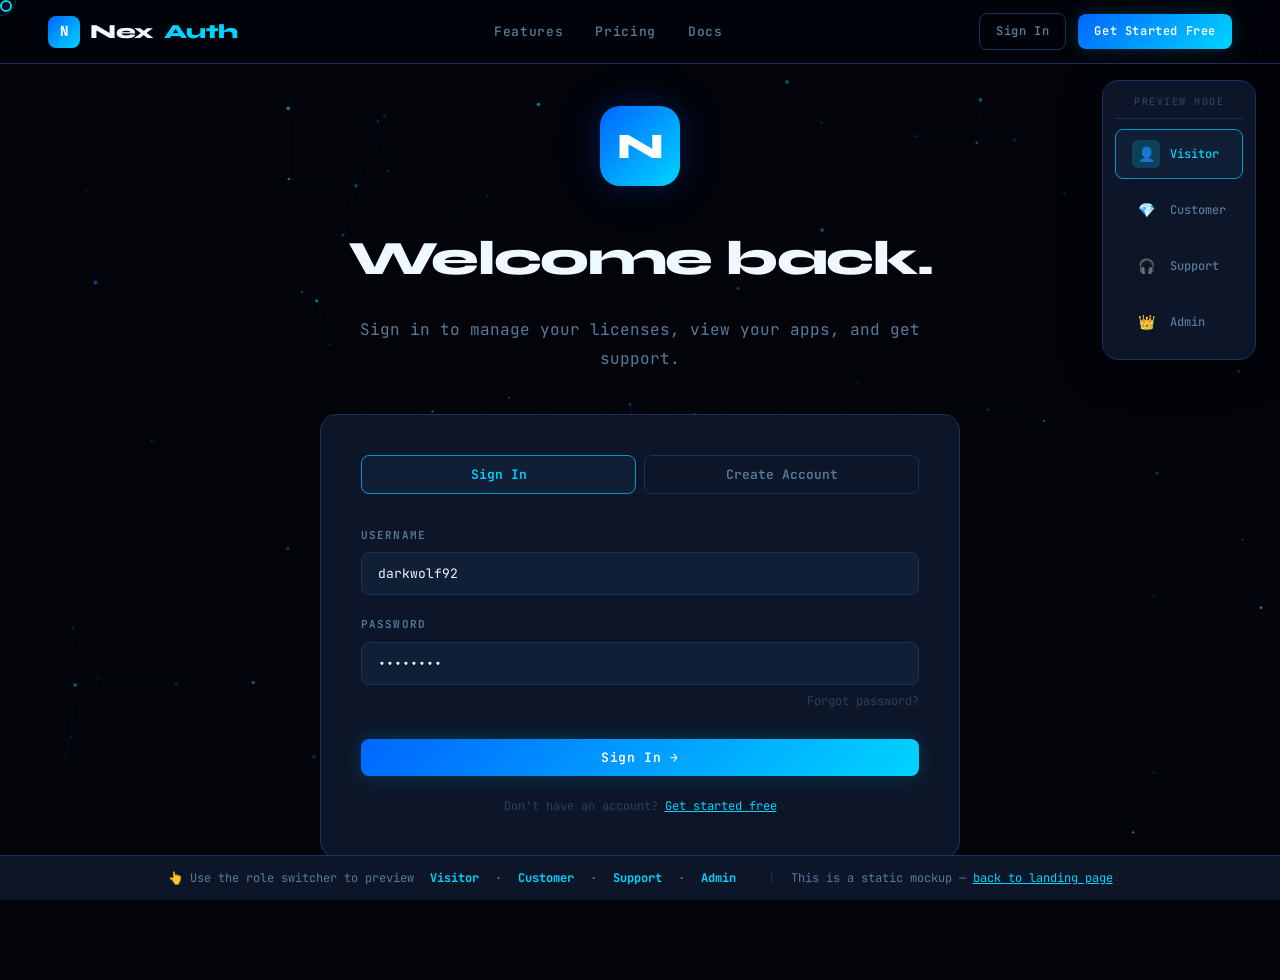
==== dashboard.html @ 7dd49016 "Init Commit" ====
<!DOCTYPE html>
<html lang="en">
<head>
  <meta charset="UTF-8">
  <meta name="viewport" content="width=device-width, initial-scale=1.0">
  <title>NexAuth — Dashboard Preview</title>
  <link rel="stylesheet" href="css/style.css">
  <link rel="stylesheet" href="css/dashboard.css">
  <style>
    body { padding-bottom: 80px; }

    /* ── Preview banner ────────────────────────────────── */
    .preview-banner {
      position: fixed;
      bottom: 0; left: 0; right: 0;
      background: var(--bg-panel);
      border-top: 1px solid var(--border);
      padding: 12px 24px;
      display: flex;
      align-items: center;
      justify-content: center;
      gap: 16px;
      z-index: 900;
      font-size: 12px;
      color: var(--text-dim);
    }
    .preview-banner strong { color: var(--cyan); }

    /* ── Visitor view ──────────────────────────────────── */
    .visitor-hero {
      min-height: 100vh;
      display: flex;
      align-items: center;
      justify-content: center;
      text-align: center;
      padding-top: 64px;
    }
    .visitor-inner { max-width: 640px; }
    .visitor-logo {
      width: 80px; height: 80px;
      background: linear-gradient(135deg, var(--electric), var(--cyan));
      border-radius: 20px;
      display: flex;
      align-items: center;
      justify-content: center;
      font-family: var(--font-display);
      font-size: 36px;
      font-weight: 900;
      color: white;
      margin: 0 auto 32px;
      box-shadow: var(--glow-electric);
    }
    .visitor-title {
      font-family: var(--font-display);
      font-size: 48px;
      font-weight: 800;
      color: var(--text-hi);
      letter-spacing: -0.03em;
      margin-bottom: 16px;
    }
    .visitor-sub { font-size: 16px; color: var(--text-dim); margin-bottom: 40px; line-height: 1.8; }
    .auth-form {
      background: var(--bg-panel);
      border: 1px solid var(--border);
      border-radius: var(--radius-lg);
      padding: 40px;
      text-align: left;
    }
    .form-tabs { display: flex; gap: 8px; margin-bottom: 32px; }
    .form-tab {
      flex: 1;
      padding: 10px;
      text-align: center;
      border-radius: var(--radius);
      border: 1px solid var(--border);
      background: transparent;
      color: var(--text-dim);
      font-family: var(--font-mono);
      font-size: 13px;
      font-weight: 600;
      cursor: pointer;
      transition: all 0.2s;
    }
    .form-tab.active {
      background: var(--bg-elevated);
      color: var(--cyan);
      border-color: var(--cyan-dim);
    }
    .form-group { margin-bottom: 20px; }
    .form-label {
      display: block;
      font-size: 11px;
      font-weight: 600;
      letter-spacing: 0.1em;
      text-transform: uppercase;
      color: var(--text-dim);
      margin-bottom: 8px;
    }
    .form-input {
      width: 100%;
      background: var(--bg-elevated);
      border: 1px solid var(--border);
      border-radius: var(--radius);
      padding: 12px 16px;
      color: var(--text-hi);
      font-family: var(--font-mono);
      font-size: 13px;
      outline: none;
      transition: border-color 0.2s;
    }
    .form-input:focus { border-color: var(--cyan-dim); }
    .form-input::placeholder { color: var(--text-muted); }
    .form-forgot {
      font-size: 12px;
      color: var(--text-muted);
      text-decoration: none;
      float: right;
      margin-top: -14px;
      margin-bottom: 20px;
      display: block;
    }
    .form-forgot:hover { color: var(--cyan); }

    /* ── Customer dashboard ────────────────────────────── */
    .customer-wrap { padding-top: 64px; }
    .app-card {
      background: var(--bg-panel);
      border: 1px solid var(--border);
      border-radius: var(--radius-lg);
      padding: 24px;
      transition: all 0.3s;
    }
    .app-card:hover { border-color: var(--border-bright); transform: translateY(-2px); }
    .app-icon {
      width: 52px; height: 52px;
      border-radius: 12px;
      display: flex;
      align-items: center;
      justify-content: center;
      font-size: 24px;
      margin-bottom: 16px;
    }
    .app-name { font-family: var(--font-display); font-size: 16px; font-weight: 700; color: var(--text-hi); margin-bottom: 4px; }
    .app-meta { font-size: 12px; color: var(--text-muted); margin-bottom: 16px; }
    .license-box {
      background: var(--bg-void);
      border: 1px solid var(--border);
      border-radius: var(--radius);
      padding: 14px 16px;
      margin-bottom: 16px;
    }
    .license-label { font-size: 10px; font-weight: 600; letter-spacing: 0.1em; text-transform: uppercase; color: var(--text-muted); margin-bottom: 6px; }
    .license-key { font-family: var(--font-mono); font-size: 13px; color: var(--cyan); letter-spacing: 0.05em; }
    .hwid-status { display: flex; align-items: center; gap: 8px; font-size: 12px; }

    /* ── Support dashboard ─────────────────────────────── */
    .support-wrap { padding-top: 64px; }
    .support-sidebar-stat {
      background: var(--bg-elevated);
      border-radius: var(--radius);
      padding: 14px 16px;
      margin-bottom: 10px;
      display: flex;
      justify-content: space-between;
      align-items: center;
    }
    .support-stat-label { font-size: 12px; color: var(--text-dim); }
    .support-stat-value { font-family: var(--font-display); font-size: 20px; font-weight: 800; color: var(--text-hi); }
  </style>
</head>
<body>
  <div id="cursor"></div>
  <div id="cursor-trail"></div>
  <canvas id="bg-canvas"></canvas>

  <!-- ── Role Switcher ─────────────────────────────────── -->
  <div class="role-switcher">
    <div class="role-switcher-label">Preview Mode</div>
    <button class="role-btn" id="btn-visitor" onclick="switchRole('visitor')">
      <div class="role-icon">👤</div>
      Visitor
    </button>
    <button class="role-btn" id="btn-customer" onclick="switchRole('customer')">
      <div class="role-icon">💎</div>
      Customer
    </button>
    <button class="role-btn" id="btn-support" onclick="switchRole('support')">
      <div class="role-icon">🎧</div>
      Support
    </button>
    <button class="role-btn" id="btn-admin" onclick="switchRole('admin')">
      <div class="role-icon">👑</div>
      Admin
    </button>
  </div>

  <!-- ══════════════════════════════════════════════════════
       VISITOR VIEW
  ══════════════════════════════════════════════════════ -->
  <div class="dashboard-view" id="view-visitor">
    <nav>
      <a href="index.html" class="nav-logo">
        <div class="logo-mark">N</div>
        Nex<span class="accent">Auth</span>
      </a>
      <ul class="nav-links">
        <li><a href="index.html#features">Features</a></li>
        <li><a href="index.html#pricing">Pricing</a></li>
        <li><a href="docs.html">Docs</a></li>
      </ul>
      <div class="nav-cta">
        <a href="#" class="btn btn-ghost btn-sm" onclick="switchRole('customer');return false">Sign In</a>
        <a href="#" class="btn btn-primary btn-sm" onclick="switchRole('customer');return false">Get Started Free</a>
      </div>
    </nav>

    <div class="grid-overlay" style="position:fixed;z-index:0;opacity:0.04"></div>

    <section class="visitor-hero">
      <div class="visitor-inner animate-up">
        <div class="visitor-logo">N</div>
        <h1 class="visitor-title">Welcome back.</h1>
        <p class="visitor-sub">Sign in to manage your licenses, view your apps, and get support.</p>

        <div class="auth-form">
          <div class="form-tabs">
            <button class="form-tab active">Sign In</button>
            <button class="form-tab">Create Account</button>
          </div>
          <div class="form-group">
            <label class="form-label">Username</label>
            <input type="text" class="form-input" placeholder="your_username" value="darkwolf92">
          </div>
          <div class="form-group">
            <label class="form-label">Password</label>
            <input type="password" class="form-input" placeholder="••••••••" value="password">
          </div>
          <a href="#" class="form-forgot">Forgot password?</a>
          <button class="btn btn-primary w-full" style="justify-content:center;margin-top:8px" onclick="switchRole('customer')">
            Sign In →
          </button>
          <p style="text-align:center;font-size:12px;color:var(--text-muted);margin-top:20px">
            Don't have an account? <a href="#" style="color:var(--cyan)">Get started free</a>
          </p>
        </div>
      </div>
    </section>
  </div>

  <!-- ══════════════════════════════════════════════════════
       CUSTOMER VIEW
  ══════════════════════════════════════════════════════ -->
  <div class="dashboard-view" id="view-customer">
    <nav>
      <a href="index.html" class="nav-logo">
        <div class="logo-mark">N</div>
        Nex<span class="accent">Auth</span>
      </a>
      <ul class="nav-links">
        <li><a href="#">My Apps</a></li>
        <li><a href="#">Billing</a></li>
        <li><a href="docs.html">Docs</a></li>
        <li><a href="#" onclick="switchRole('support');return false">Support</a></li>
      </ul>
      <div class="nav-cta">
        <div style="display:flex;align-items:center;gap:8px;background:var(--bg-elevated);border:1px solid var(--border);border-radius:8px;padding:6px 12px;cursor:pointer">
          <span style="font-size:16px">💎</span>
          <div>
            <div style="font-size:12px;font-weight:700;color:var(--text-hi)">darkwolf92</div>
            <div style="font-size:10px;color:var(--cyan)">PREMIUM</div>
          </div>
        </div>
        <button class="btn btn-ghost btn-sm" onclick="switchRole('visitor')">Sign Out</button>
      </div>
    </nav>

    <div class="customer-wrap">
      <div class="container">
        <div class="dash-header">
          <div class="dash-header-inner">
            <div>
              <div class="dash-greeting">WELCOME BACK</div>
              <div class="dash-title">My Dashboard</div>
              <div class="dash-sub">Manage your licenses and applications</div>
            </div>
            <div class="flex gap-12">
              <button class="btn btn-ghost" onclick="switchRole('support')">🎧 Open Support Ticket</button>
              <button class="btn btn-primary">+ Add App</button>
            </div>
          </div>
        </div>

        <!-- Account summary -->
        <div style="display:grid;grid-template-columns:1fr 2fr;gap:24px;margin-bottom:32px">
          <div class="dash-panel">
            <div class="dash-panel-header">
              <div class="dash-panel-title">Account Status</div>
              <span class="tag tag-cyan">💎 PREMIUM</span>
            </div>
            <div class="dash-panel-body">
              <div style="text-align:center;padding:20px 0">
                <div style="width:72px;height:72px;background:linear-gradient(135deg,var(--electric),var(--cyan));border-radius:18px;display:flex;align-items:center;justify-content:center;font-family:var(--font-display);font-size:30px;font-weight:900;color:white;margin:0 auto 16px;box-shadow:var(--glow-cyan)">D</div>
                <div style="font-family:var(--font-display);font-size:20px;font-weight:700;color:var(--text-hi);margin-bottom:4px">darkwolf92</div>
                <div style="font-size:12px;color:var(--text-muted)">darkwolf92@email.com</div>
              </div>
              <div style="border-top:1px solid var(--border);padding-top:16px">
                <div style="display:flex;justify-content:space-between;font-size:12px;margin-bottom:8px">
                  <span style="color:var(--text-dim)">Member since</span>
                  <span style="color:var(--text-hi)">Jan 2025</span>
                </div>
                <div style="display:flex;justify-content:space-between;font-size:12px;margin-bottom:8px">
                  <span style="color:var(--text-dim)">Active licenses</span>
                  <span style="color:var(--text-hi)">3</span>
                </div>
                <div style="display:flex;justify-content:space-between;font-size:12px">
                  <span style="color:var(--text-dim)">Last login</span>
                  <span style="color:var(--text-hi)">Just now</span>
                </div>
              </div>
              <button class="btn btn-ghost w-full" style="justify-content:center;margin-top:16px">Edit Profile</button>
            </div>
          </div>

          <div class="dash-panel">
            <div class="dash-panel-header">
              <div class="dash-panel-title">My Apps &amp; Licenses</div>
              <span style="font-size:12px;color:var(--text-muted)">3 active</span>
            </div>
            <div class="dash-panel-body" style="display:grid;grid-template-columns:1fr 1fr;gap:16px;padding:20px">
              <div class="app-card">
                <div class="app-icon" style="background:#0066ff20">🔒</div>
                <div class="app-name">ScriptGuard Pro</div>
                <div class="app-meta">by DevStudio · v2.4.1</div>
                <div class="license-box">
                  <div class="license-label">License Key</div>
                  <div class="license-key">SGRP-X8K2-9FMN-4T71</div>
                </div>
                <div class="hwid-status">
                  <div class="status-dot"></div>
                  <span style="color:var(--green);font-size:12px">HWID Locked · This PC</span>
                </div>
                <div style="margin-top:12px">
                  <span class="tag tag-cyan">💎 PREMIUM</span>
                </div>
              </div>

              <div class="app-card">
                <div class="app-icon" style="background:#00ff8820">🎮</div>
                <div class="app-name">GameLauncher v2</div>
                <div class="app-meta">by IndieStudio · v1.8.0</div>
                <div class="license-box">
                  <div class="license-label">License Key</div>
                  <div class="license-key">GL2-4KMR-7PQN-3X09</div>
                </div>
                <div class="hwid-status">
                  <div class="status-dot"></div>
                  <span style="color:var(--green);font-size:12px">HWID Locked · This PC</span>
                </div>
                <div style="margin-top:12px">
                  <span class="tag tag-amber">⏱️ TRIAL · 6d left</span>
                </div>
              </div>
            </div>
          </div>
        </div>

        <!-- Recent activity -->
        <div class="dash-panel">
          <div class="dash-panel-header">
            <div class="dash-panel-title">Recent Activity</div>
            <span style="font-size:12px;color:var(--text-muted)">Last 7 days</span>
          </div>
          <div class="dash-panel-body" style="padding:8px 24px">
            <div class="activity-item">
              <div class="activity-icon login">🔑</div>
              <div class="activity-meta">
                <div class="activity-text">Logged in — HWID verified on <strong>ScriptGuard Pro</strong></div>
                <div class="activity-time">Just now · 192.168.1.1</div>
              </div>
            </div>
            <div class="activity-item">
              <div class="activity-icon ticket">🎫</div>
              <div class="activity-meta">
                <div class="activity-text">Support ticket <strong>TKT-0041</strong> resolved — HWID reset completed</div>
                <div class="activity-time">2 hours ago</div>
              </div>
            </div>
            <div class="activity-item">
              <div class="activity-icon upgrade">💎</div>
              <div class="activity-meta">
                <div class="activity-text">Trial started on <strong>GameLauncher v2</strong> — 7 days</div>
                <div class="activity-time">1 day ago</div>
              </div>
            </div>
          </div>
        </div>
      </div>
    </div>
  </div>

  <!-- ══════════════════════════════════════════════════════
       SUPPORT VIEW  (tickets)
  ══════════════════════════════════════════════════════ -->
  <div class="dashboard-view" id="view-support">
    <nav>
      <a href="index.html" class="nav-logo">
        <div class="logo-mark">N</div>
        Nex<span class="accent">Auth</span>
      </a>
      <ul class="nav-links">
        <li><a href="#" style="color:var(--cyan)">Support Queue</a></li>
        <li><a href="#" onclick="switchRole('admin');return false">Admin Panel</a></li>
        <li><a href="docs.html">Docs</a></li>
      </ul>
      <div class="nav-cta">
        <div style="display:flex;align-items:center;gap:8px;background:var(--bg-elevated);border:1px solid var(--border);border-radius:8px;padding:6px 12px">
          <span style="font-size:16px">🎧</span>
          <div>
            <div style="font-size:12px;font-weight:700;color:var(--text-hi)">NexAuth Support</div>
            <div style="font-size:10px;color:var(--amber)">STAFF</div>
          </div>
        </div>
      </div>
    </nav>

    <div class="support-wrap">
      <div style="padding:100px 0 0;margin-bottom:24px">
        <div class="container">
          <div style="display:flex;justify-content:space-between;align-items:flex-end">
            <div>
              <div class="section-eyebrow">Support Queue</div>
              <h1 style="font-family:var(--font-display);font-size:32px;font-weight:800;color:var(--text-hi);letter-spacing:-0.02em">
                Support Tickets
              </h1>
            </div>
            <div class="flex gap-12">
              <div class="support-sidebar-stat" style="margin:0">
                <div>
                  <div class="support-stat-label">Open</div>
                  <div class="support-stat-value text-cyan">1</div>
                </div>
              </div>
              <div class="support-sidebar-stat" style="margin:0">
                <div>
                  <div class="support-stat-label">Pending</div>
                  <div class="support-stat-value text-amber">1</div>
                </div>
              </div>
              <div class="support-sidebar-stat" style="margin:0">
                <div>
                  <div class="support-stat-label">Resolved</div>
                  <div class="support-stat-value text-green">2</div>
                </div>
              </div>
            </div>
          </div>
        </div>
      </div>

      <div class="container" style="padding-bottom:80px">
        <div class="ticket-layout">
          <div class="ticket-sidebar">
            <div class="ticket-sidebar-header">
              <div class="dash-panel-title">All Tickets</div>
              <button class="btn btn-primary btn-sm">+ New</button>
            </div>
            <div class="ticket-search">
              <input type="text" placeholder="Search tickets...">
            </div>
            <div class="ticket-list"></div>
          </div>
          <div class="ticket-detail">
            <div class="ticket-detail-header"></div>
            <div class="ticket-messages"></div>
            <div class="ticket-reply">
              <textarea placeholder="Type your reply... (Ctrl+Enter to send)"></textarea>
              <div class="ticket-reply-actions">
                <div class="flex gap-8">
                  <button class="btn btn-ghost btn-sm">📎 Attach</button>
                  <button class="btn btn-ghost btn-sm">Mark Pending</button>
                  <button class="btn btn-green btn-sm">✓ Resolve</button>
                </div>
                <button class="btn btn-primary">Send Reply →</button>
              </div>
            </div>
          </div>
        </div>
      </div>
    </div>
  </div>

  <!-- ══════════════════════════════════════════════════════
       ADMIN VIEW
  ══════════════════════════════════════════════════════ -->
  <div class="dashboard-view" id="view-admin">
    <nav>
      <a href="index.html" class="nav-logo">
        <div class="logo-mark">N</div>
        Nex<span class="accent">Auth</span>
      </a>
      <ul class="nav-links">
        <li><a href="#" style="color:var(--cyan)">Admin</a></li>
        <li><a href="#" onclick="switchRole('support');return false">Support</a></li>
        <li><a href="docs.html">Docs</a></li>
      </ul>
      <div class="nav-cta">
        <div style="display:flex;align-items:center;gap:8px;background:var(--bg-elevated);border:1px solid #ffaa0040;border-radius:8px;padding:6px 12px">
          <span style="font-size:16px">👑</span>
          <div>
            <div style="font-size:12px;font-weight:700;color:var(--text-hi)">Damien428</div>
            <div style="font-size:10px;color:var(--amber)">ADMIN</div>
          </div>
        </div>
      </div>
    </nav>

    <div style="padding-top:64px">
      <div class="container">
        <div class="dash-header">
          <div class="dash-header-inner">
            <div>
              <div class="dash-greeting">ADMIN PANEL</div>
              <div class="dash-title">Overview</div>
              <div class="dash-sub">Platform health and user management</div>
            </div>
            <div class="flex gap-8" style="align-items:center">
              <div class="status-dot"></div>
              <span style="font-size:12px;color:var(--text-muted)">All systems operational</span>
            </div>
          </div>
        </div>

        <!-- Stats -->
        <div class="stats-grid">
          <div class="stat-card cyan">
            <div class="stat-label">Total Users</div>
            <div class="stat-value" data-count="2840">0</div>
            <div class="stat-change up">↑ +24 this week</div>
          </div>
          <div class="stat-card electric">
            <div class="stat-label">Premium Users</div>
            <div class="stat-value" data-count="847">0</div>
            <div class="stat-change up">↑ +8 this week</div>
          </div>
          <div class="stat-card green">
            <div class="stat-label">Active Trials</div>
            <div class="stat-value" data-count="163">0</div>
            <div class="stat-change up">↑ +12 this week</div>
          </div>
          <div class="stat-card amber">
            <div class="stat-label">Open Tickets</div>
            <div class="stat-value" data-count="4">0</div>
            <div class="stat-change down">↓ -2 from yesterday</div>
          </div>
        </div>

        <!-- Charts + Activity -->
        <div class="dash-grid">
          <div class="dash-panel">
            <div class="dash-panel-header">
              <div class="dash-panel-title">New Registrations — Last 14 Days</div>
              <span class="tag tag-green">↑ +18%</span>
            </div>
            <div class="dash-panel-body">
              <div class="chart-bar-group" style="height:120px;margin-bottom:8px">
                <div class="chart-bar" style="height:40%"></div>
                <div class="chart-bar" style="height:55%"></div>
                <div class="chart-bar" style="height:35%"></div>
                <div class="chart-bar" style="height:70%"></div>
                <div class="chart-bar" style="height:48%"></div>
                <div class="chart-bar" style="height:60%"></div>
                <div class="chart-bar" style="height:80%"></div>
                <div class="chart-bar" style="height:65%"></div>
                <div class="chart-bar" style="height:90%"></div>
                <div class="chart-bar" style="height:75%"></div>
                <div class="chart-bar" style="height:85%"></div>
                <div class="chart-bar" style="height:95%"></div>
                <div class="chart-bar" style="height:88%"></div>
                <div class="chart-bar" style="height:100%;background:linear-gradient(180deg,var(--cyan),var(--electric));opacity:1"></div>
              </div>
              <div style="display:grid;grid-template-columns:repeat(3,1fr);gap:16px;margin-top:24px;padding-top:24px;border-top:1px solid var(--border)">
                <div>
                  <div class="stat-label">Free</div>
                  <div style="font-family:var(--font-display);font-size:22px;font-weight:700;color:var(--text-hi)" data-count="1993">0</div>
                  <div class="progress-bar"><div class="progress-fill" data-width="70%" style="width:0"></div></div>
                </div>
                <div>
                  <div class="stat-label">Premium</div>
                  <div style="font-family:var(--font-display);font-size:22px;font-weight:700;color:var(--cyan)" data-count="847">0</div>
                  <div class="progress-bar"><div class="progress-fill" data-width="30%" style="width:0;background:linear-gradient(90deg,var(--cyan-dim),var(--cyan))"></div></div>
                </div>
                <div>
                  <div class="stat-label">Admin</div>
                  <div style="font-family:var(--font-display);font-size:22px;font-weight:700;color:var(--amber)" data-count="3">0</div>
                  <div class="progress-bar"><div class="progress-fill" data-width="2%" style="width:0;background:linear-gradient(90deg,var(--amber),#ffdd44)"></div></div>
                </div>
              </div>
            </div>
          </div>

          <div class="dash-panel">
            <div class="dash-panel-header">
              <div class="dash-panel-title">Recent Activity</div>
            </div>
            <div class="dash-panel-body" style="padding:8px 20px">
              <div class="activity-item">
                <div class="activity-icon upgrade">💎</div>
                <div class="activity-meta">
                  <div class="activity-text"><strong>velocity_dev</strong> upgraded to premium</div>
                  <div class="activity-time">4 min ago</div>
                </div>
              </div>
              <div class="activity-item">
                <div class="activity-icon login">🔑</div>
                <div class="activity-meta">
                  <div class="activity-text"><strong>codebreaker_x</strong> logged in</div>
                  <div class="activity-time">12 min ago</div>
                </div>
              </div>
              <div class="activity-item">
                <div class="activity-icon ticket">🎫</div>
                <div class="activity-meta">
                  <div class="activity-text">New ticket from <strong>darkwolf92</strong></div>
                  <div class="activity-time">2 hours ago</div>
                </div>
              </div>
              <div class="activity-item">
                <div class="activity-icon upgrade">⏱️</div>
                <div class="activity-meta">
                  <div class="activity-text">Trial granted to <strong>indie_launcher</strong></div>
                  <div class="activity-time">3 hours ago</div>
                </div>
              </div>
              <div class="activity-item">
                <div class="activity-icon ban">🔴</div>
                <div class="activity-meta">
                  <div class="activity-text"><strong>spamuser99</strong> banned · TOS violation</div>
                  <div class="activity-time">Yesterday</div>
                </div>
              </div>
            </div>
          </div>
        </div>

        <!-- Recent users table -->
        <div class="dash-panel" style="margin-bottom:32px">
          <div class="dash-panel-header">
            <div class="dash-panel-title">Recent Users</div>
            <div class="flex gap-8">
              <button class="btn btn-ghost btn-sm">Export CSV</button>
              <button class="btn btn-primary btn-sm" onclick="switchRole('support')">View All →</button>
            </div>
          </div>
          <table class="dash-table">
            <thead>
              <tr>
                <th>User</th>
                <th>Tier</th>
                <th>Status</th>
                <th>Trial</th>
                <th>Joined</th>
                <th>Actions</th>
              </tr>
            </thead>
            <tbody>
              <tr>
                <td>
                  <div class="user-row" style="padding:0;border:none">
                    <div class="user-avatar">D</div>
                    <div class="user-info">
                      <div class="user-name">darkwolf92</div>
                      <div class="user-email">darkwolf92@email.com</div>
                    </div>
                  </div>
                </td>
                <td><span class="tag tag-cyan">💎 PREMIUM</span></td>
                <td><span class="tag tag-green">ACTIVE</span></td>
                <td><span class="text-dim">—</span></td>
                <td class="text-dim">Jan 14, 2025</td>
                <td><button class="btn btn-ghost btn-sm">Profile</button></td>
              </tr>
              <tr>
                <td>
                  <div class="user-row" style="padding:0;border:none">
                    <div class="user-avatar" style="background:var(--bg-elevated);color:var(--amber)">V</div>
                    <div class="user-info">
                      <div class="user-name">velocity_dev</div>
                      <div class="user-email">dev@velocitystudio.io</div>
                    </div>
                  </div>
                </td>
                <td><span class="tag tag-cyan">💎 PREMIUM</span></td>
                <td><span class="tag tag-green">ACTIVE</span></td>
                <td><span class="tag tag-amber">14d trial</span></td>
                <td class="text-dim">Mar 12, 2025</td>
                <td><button class="btn btn-ghost btn-sm">Profile</button></td>
              </tr>
              <tr>
                <td>
                  <div class="user-row" style="padding:0;border:none">
                    <div class="user-avatar" style="background:var(--bg-elevated);color:var(--electric)">C</div>
                    <div class="user-info">
                      <div class="user-name">codebreaker_x</div>
                      <div class="user-email">x@codebreaker.dev</div>
                    </div>
                  </div>
                </td>
                <td><span class="tag tag-dim">🎮 FREE</span></td>
                <td><span class="tag tag-green">ACTIVE</span></td>
                <td><span class="text-dim">—</span></td>
                <td class="text-dim">Feb 28, 2025</td>
                <td><button class="btn btn-ghost btn-sm">Profile</button></td>
              </tr>
              <tr>
                <td>
                  <div class="user-row" style="padding:0;border:none">
                    <div class="user-avatar" style="background:#ff335515;color:var(--red)">S</div>
                    <div class="user-info">
                      <div class="user-name">spamuser99</div>
                      <div class="user-email">—</div>
                    </div>
                  </div>
                </td>
                <td><span class="tag tag-dim">🎮 FREE</span></td>
                <td><span class="tag tag-red">BANNED</span></td>
                <td><span class="text-dim">—</span></td>
                <td class="text-dim">Mar 15, 2025</td>
                <td><button class="btn btn-ghost btn-sm">Profile</button></td>
              </tr>
            </tbody>
          </table>
        </div>

        <!-- Notifications -->
        <div class="dash-panel">
          <div class="dash-panel-header">
            <div class="dash-panel-title">🔔 Pending Notifications</div>
            <span class="tag tag-amber">2 unresolved</span>
          </div>
          <div class="dash-panel-body" style="padding:8px 24px">
            <div class="activity-item">
              <div class="activity-icon ticket" style="background:#ffaa0015;font-size:20px">🔑</div>
              <div class="activity-meta" style="flex:1">
                <div class="activity-text"><strong>darkwolf92</strong> requested a password reset</div>
                <div class="activity-time">2 hours ago · Email: darkwolf92@email.com</div>
              </div>
              <div class="flex gap-8">
                <button class="btn btn-green btn-sm">Issue Code</button>
                <button class="btn btn-red btn-sm">Deny</button>
              </div>
            </div>
            <div class="activity-item">
              <div class="activity-icon ticket" style="font-size:20px">📝</div>
              <div class="activity-meta" style="flex:1">
                <div class="activity-text"><strong>velocity_dev</strong> requested trial extension</div>
                <div class="activity-time">5 hours ago · Current trial: 1d remaining</div>
              </div>
              <div class="flex gap-8">
                <button class="btn btn-green btn-sm">Extend Trial</button>
                <button class="btn btn-red btn-sm">Deny</button>
              </div>
            </div>
          </div>
        </div>
      </div>
    </div>
  </div>

  <!-- ── Preview Banner ─────────────────────────────────── -->
  <div class="preview-banner">
    <span>👆 Use the role switcher to preview</span>
    <strong>Visitor</strong> · <strong>Customer</strong> · <strong>Support</strong> · <strong>Admin</strong>
    <span style="margin-left:16px;color:var(--border)">|</span>
    <span>This is a static mockup — <a href="index.html" style="color:var(--cyan)">back to landing page</a></span>
  </div>

  <script src="js/main.js"></script>
  <script src="js/dashboard.js"></script>
</body>
</html>
---- css/style.css ----
/* ═══════════════════════════════════════════════════════
   NexAuth  —  Global Styles
   Aesthetic: Dark technical premium / cyberpunk minimal
═══════════════════════════════════════════════════════ */

@import url('https://fonts.googleapis.com/css2?family=Syne:wght@400;500;600;700;800&family=JetBrains+Mono:wght@300;400;500;600&family=Fraunces:ital,wght@0,300;0,400;1,300;1,400&display=swap');

/* ── Variables ─────────────────────────────────────── */
:root {
  --bg-void:      #02040a;
  --bg-deep:      #050b18;
  --bg-dark:      #080f1f;
  --bg-panel:     #0c1628;
  --bg-elevated:  #101e36;
  --bg-surface:   #142240;

  --border:       #1a3060;
  --border-bright:#2a4880;
  --border-glow:  #0066ff40;

  --cyan:         #00d4ff;
  --cyan-dim:     #0099cc;
  --cyan-glow:    #00d4ff30;
  --electric:     #0066ff;
  --electric-dim: #0044cc;
  --green:        #00ff88;
  --green-dim:    #00cc66;
  --amber:        #ffaa00;
  --red:          #ff3355;

  --text-hi:      #f0f8ff;
  --text:         #b8d4f0;
  --text-dim:     #5a7a9a;
  --text-muted:   #2a4060;

  --font-display: 'Syne', sans-serif;
  --font-mono:    'JetBrains Mono', monospace;
  --font-serif:   'Fraunces', serif;

  --radius:       8px;
  --radius-lg:    16px;
  --glow-cyan:    0 0 30px #00d4ff30, 0 0 60px #00d4ff15;
  --glow-electric:0 0 30px #0066ff30, 0 0 60px #0066ff15;
}

/* ── Reset ─────────────────────────────────────────── */
*, *::before, *::after { box-sizing: border-box; margin: 0; padding: 0; }
html { scroll-behavior: smooth; }

body {
  background: var(--bg-void);
  color: var(--text);
  font-family: var(--font-mono);
  font-size: 14px;
  line-height: 1.7;
  overflow-x: hidden;
  cursor: none;
}

/* ── Custom cursor ─────────────────────────────────── */
#cursor {
  width: 12px; height: 12px;
  border: 2px solid var(--cyan);
  border-radius: 50%;
  position: fixed;
  pointer-events: none;
  z-index: 99999;
  transition: transform 0.1s, border-color 0.2s;
  mix-blend-mode: screen;
}
#cursor-trail {
  width: 32px; height: 32px;
  border: 1px solid var(--cyan-dim);
  border-radius: 50%;
  position: fixed;
  pointer-events: none;
  z-index: 99998;
  opacity: 0.4;
  transition: all 0.15s ease;
}
body:hover #cursor { transform: scale(1); }
a:hover ~ #cursor, button:hover ~ #cursor { transform: scale(2); }

/* ── Scrollbar ─────────────────────────────────────── */
::-webkit-scrollbar { width: 6px; }
::-webkit-scrollbar-track { background: var(--bg-deep); }
::-webkit-scrollbar-thumb { background: var(--border); border-radius: 3px; }
::-webkit-scrollbar-thumb:hover { background: var(--border-bright); }

/* ── Canvas background ─────────────────────────────── */
#bg-canvas {
  position: fixed;
  top: 0; left: 0;
  width: 100%; height: 100%;
  z-index: 0;
  pointer-events: none;
}

/* ── Nav ────────────────────────────────────────────── */
nav {
  position: fixed;
  top: 0; left: 0; right: 0;
  z-index: 1000;
  padding: 0 48px;
  height: 64px;
  display: flex;
  align-items: center;
  justify-content: space-between;
  background: #02040acc;
  backdrop-filter: blur(20px);
  border-bottom: 1px solid var(--border);
}

.nav-logo {
  font-family: var(--font-display);
  font-size: 20px;
  font-weight: 800;
  color: var(--text-hi);
  text-decoration: none;
  display: flex;
  align-items: center;
  gap: 10px;
  letter-spacing: -0.5px;
}
.nav-logo .logo-mark {
  width: 32px; height: 32px;
  background: linear-gradient(135deg, var(--electric), var(--cyan));
  border-radius: 8px;
  display: flex;
  align-items: center;
  justify-content: center;
  font-size: 14px;
  font-weight: 900;
  color: white;
  font-family: var(--font-mono);
}
.nav-logo span.accent { color: var(--cyan); }

.nav-links {
  display: flex;
  align-items: center;
  gap: 32px;
  list-style: none;
}
.nav-links a {
  color: var(--text-dim);
  text-decoration: none;
  font-size: 13px;
  font-weight: 500;
  letter-spacing: 0.05em;
  transition: color 0.2s;
  position: relative;
}
.nav-links a::after {
  content: '';
  position: absolute;
  bottom: -4px; left: 0;
  width: 0; height: 1px;
  background: var(--cyan);
  transition: width 0.3s;
}
.nav-links a:hover { color: var(--cyan); }
.nav-links a:hover::after { width: 100%; }

.nav-cta {
  display: flex;
  align-items: center;
  gap: 12px;
}

/* ── Buttons ────────────────────────────────────────── */
.btn {
  display: inline-flex;
  align-items: center;
  gap: 8px;
  padding: 10px 22px;
  border-radius: var(--radius);
  font-family: var(--font-mono);
  font-size: 13px;
  font-weight: 600;
  letter-spacing: 0.05em;
  text-decoration: none;
  border: none;
  cursor: pointer;
  transition: all 0.2s;
  position: relative;
  overflow: hidden;
}
.btn::before {
  content: '';
  position: absolute;
  top: 0; left: -100%;
  width: 100%; height: 100%;
  background: linear-gradient(90deg, transparent, #ffffff15, transparent);
  transition: left 0.4s;
}
.btn:hover::before { left: 100%; }

.btn-ghost {
  background: transparent;
  color: var(--text-dim);
  border: 1px solid var(--border);
}
.btn-ghost:hover {
  color: var(--text-hi);
  border-color: var(--border-bright);
  background: var(--bg-elevated);
}

.btn-primary {
  background: linear-gradient(135deg, var(--electric), var(--cyan));
  color: white;
  box-shadow: 0 0 20px var(--cyan-glow);
}
.btn-primary:hover {
  transform: translateY(-1px);
  box-shadow: var(--glow-cyan);
}

.btn-outline {
  background: transparent;
  color: var(--cyan);
  border: 1px solid var(--cyan);
}
.btn-outline:hover {
  background: var(--cyan-glow);
  box-shadow: var(--glow-cyan);
}

.btn-sm { padding: 7px 16px; font-size: 12px; }
.btn-lg { padding: 14px 32px; font-size: 15px; }

.btn-green {
  background: linear-gradient(135deg, #00aa55, var(--green));
  color: #001a0d;
  font-weight: 700;
}
.btn-green:hover { transform: translateY(-1px); box-shadow: 0 0 20px #00ff8830; }

.btn-red {
  background: transparent;
  color: var(--red);
  border: 1px solid var(--red);
}
.btn-red:hover { background: #ff335520; }

/* ── Section layout ────────────────────────────────── */
section {
  position: relative;
  z-index: 1;
}

.container {
  max-width: 1200px;
  margin: 0 auto;
  padding: 0 48px;
}

/* ── Grid pattern overlay ──────────────────────────── */
.grid-overlay {
  position: absolute;
  inset: 0;
  background-image:
    linear-gradient(var(--border) 1px, transparent 1px),
    linear-gradient(90deg, var(--border) 1px, transparent 1px);
  background-size: 60px 60px;
  opacity: 0.08;
  pointer-events: none;
}

/* ── Tags / badges ─────────────────────────────────── */
.tag {
  display: inline-flex;
  align-items: center;
  gap: 6px;
  padding: 4px 12px;
  border-radius: 100px;
  font-size: 11px;
  font-weight: 600;
  letter-spacing: 0.1em;
  text-transform: uppercase;
}
.tag-cyan { background: var(--cyan-glow); color: var(--cyan); border: 1px solid #00d4ff40; }
.tag-green { background: #00ff8820; color: var(--green); border: 1px solid #00ff8840; }
.tag-amber { background: #ffaa0020; color: var(--amber); border: 1px solid #ffaa0040; }
.tag-red { background: #ff335520; color: var(--red); border: 1px solid #ff335540; }
.tag-dim { background: var(--bg-elevated); color: var(--text-dim); border: 1px solid var(--border); }

/* ── Cards ─────────────────────────────────────────── */
.card {
  background: var(--bg-panel);
  border: 1px solid var(--border);
  border-radius: var(--radius-lg);
  padding: 28px;
  transition: border-color 0.3s, box-shadow 0.3s;
}
.card:hover {
  border-color: var(--border-bright);
  box-shadow: 0 8px 40px #00000040;
}
.card-glow:hover {
  border-color: var(--cyan-dim);
  box-shadow: var(--glow-cyan);
}

/* ── Section headers ───────────────────────────────── */
.section-eyebrow {
  font-size: 11px;
  font-weight: 600;
  letter-spacing: 0.2em;
  text-transform: uppercase;
  color: var(--cyan);
  margin-bottom: 16px;
  display: flex;
  align-items: center;
  gap: 12px;
}
.section-eyebrow::before {
  content: '';
  width: 24px; height: 1px;
  background: var(--cyan);
}

.section-title {
  font-family: var(--font-display);
  font-size: clamp(32px, 4vw, 52px);
  font-weight: 700;
  color: var(--text-hi);
  line-height: 1.1;
  letter-spacing: -0.02em;
}
.section-title .accent { color: var(--cyan); }
.section-title .serif {
  font-family: var(--font-serif);
  font-style: italic;
  font-weight: 300;
  color: var(--text-dim);
}

.section-sub {
  font-size: 15px;
  color: var(--text-dim);
  line-height: 1.8;
  max-width: 560px;
}

/* ── Code blocks ───────────────────────────────────── */
.code-block {
  background: var(--bg-void);
  border: 1px solid var(--border);
  border-radius: var(--radius);
  padding: 20px 24px;
  font-family: var(--font-mono);
  font-size: 13px;
  line-height: 1.8;
  overflow-x: auto;
  position: relative;
}
.code-block .c-comment { color: var(--text-muted); }
.code-block .c-keyword { color: var(--electric); }
.code-block .c-string  { color: var(--green); }
.code-block .c-func    { color: var(--cyan); }
.code-block .c-var     { color: var(--amber); }
.code-block .c-num     { color: #ff8855; }

.code-header {
  display: flex;
  align-items: center;
  gap: 8px;
  margin-bottom: 16px;
  padding-bottom: 16px;
  border-bottom: 1px solid var(--border);
}
.code-dot {
  width: 10px; height: 10px;
  border-radius: 50%;
}

/* ── Dividers ───────────────────────────────────────── */
.divider {
  height: 1px;
  background: linear-gradient(90deg, transparent, var(--border), transparent);
  margin: 80px 0;
}

/* ── Footer ────────────────────────────────────────── */
footer {
  position: relative;
  z-index: 1;
  border-top: 1px solid var(--border);
  padding: 64px 0 40px;
  margin-top: 120px;
}
.footer-grid {
  display: grid;
  grid-template-columns: 2fr 1fr 1fr 1fr;
  gap: 48px;
  margin-bottom: 48px;
}
.footer-brand p {
  color: var(--text-dim);
  font-size: 13px;
  line-height: 1.8;
  margin-top: 16px;
  max-width: 280px;
}
.footer-col h4 {
  font-family: var(--font-display);
  font-size: 13px;
  font-weight: 700;
  color: var(--text-hi);
  margin-bottom: 16px;
  letter-spacing: 0.05em;
}
.footer-col ul { list-style: none; }
.footer-col ul li { margin-bottom: 10px; }
.footer-col ul li a {
  color: var(--text-dim);
  text-decoration: none;
  font-size: 13px;
  transition: color 0.2s;
}
.footer-col ul li a:hover { color: var(--cyan); }
.footer-bottom {
  display: flex;
  justify-content: space-between;
  align-items: center;
  padding-top: 32px;
  border-top: 1px solid var(--border);
  color: var(--text-muted);
  font-size: 12px;
}

/* ── Status indicator ──────────────────────────────── */
.status-dot {
  width: 8px; height: 8px;
  border-radius: 50%;
  background: var(--green);
  box-shadow: 0 0 8px var(--green);
  animation: pulse-green 2s infinite;
}
@keyframes pulse-green {
  0%, 100% { opacity: 1; }
  50% { opacity: 0.4; }
}

/* ── Animations ────────────────────────────────────── */
@keyframes fadeInUp {
  from { opacity: 0; transform: translateY(30px); }
  to   { opacity: 1; transform: translateY(0); }
}
@keyframes fadeIn {
  from { opacity: 0; }
  to   { opacity: 1; }
}
@keyframes slideInLeft {
  from { opacity: 0; transform: translateX(-30px); }
  to   { opacity: 1; transform: translateX(0); }
}
@keyframes glow-pulse {
  0%, 100% { box-shadow: 0 0 20px var(--cyan-glow); }
  50%       { box-shadow: var(--glow-cyan); }
}
@keyframes scan {
  0%   { transform: translateY(-100%); }
  100% { transform: translateY(100vh); }
}

.animate-up { animation: fadeInUp 0.6s ease both; }
.animate-in { animation: fadeIn 0.6s ease both; }
.delay-1 { animation-delay: 0.1s; }
.delay-2 { animation-delay: 0.2s; }
.delay-3 { animation-delay: 0.3s; }
.delay-4 { animation-delay: 0.4s; }
.delay-5 { animation-delay: 0.5s; }
.delay-6 { animation-delay: 0.6s; }

/* ── Utility ────────────────────────────────────────── */
.flex { display: flex; }
.flex-center { display: flex; align-items: center; justify-content: center; }
.gap-8  { gap: 8px; }
.gap-12 { gap: 12px; }
.gap-16 { gap: 16px; }
.gap-24 { gap: 24px; }
.text-center { text-align: center; }
.text-hi { color: var(--text-hi); }
.text-dim { color: var(--text-dim); }
.text-cyan { color: var(--cyan); }
.text-green { color: var(--green); }
.text-amber { color: var(--amber); }
.text-red { color: var(--red); }
.font-display { font-family: var(--font-display); }
.font-serif { font-family: var(--font-serif); }
.mb-8  { margin-bottom: 8px; }
.mb-16 { margin-bottom: 16px; }
.mb-24 { margin-bottom: 24px; }
.mb-32 { margin-bottom: 32px; }
.mb-48 { margin-bottom: 48px; }
.mt-8  { margin-top: 8px; }
.mt-16 { margin-top: 16px; }
.mt-24 { margin-top: 24px; }
.mt-32 { margin-top: 32px; }
.w-full { width: 100%; }

/* ── Responsive ────────────────────────────────────── */
@media (max-width: 768px) {
  nav { padding: 0 20px; }
  .nav-links { display: none; }
  .container { padding: 0 20px; }
  .footer-grid { grid-template-columns: 1fr 1fr; }
}
---- css/dashboard.css ----
/* ═══════════════════════════════════════════════════════
   NexAuth  —  Dashboard Styles
═══════════════════════════════════════════════════════ */

/* ── Role switcher ─────────────────────────────────── */
.role-switcher {
  position: fixed;
  top: 80px;
  right: 24px;
  z-index: 500;
  background: var(--bg-panel);
  border: 1px solid var(--border);
  border-radius: var(--radius-lg);
  padding: 12px;
  display: flex;
  flex-direction: column;
  gap: 6px;
  box-shadow: 0 8px 40px #00000060;
}
.role-switcher-label {
  font-size: 10px;
  font-weight: 600;
  letter-spacing: 0.15em;
  text-transform: uppercase;
  color: var(--text-muted);
  text-align: center;
  padding: 0 8px 8px;
  border-bottom: 1px solid var(--border);
  margin-bottom: 4px;
}
.role-btn {
  display: flex;
  align-items: center;
  gap: 10px;
  padding: 10px 16px;
  border-radius: var(--radius);
  border: 1px solid transparent;
  background: transparent;
  color: var(--text-dim);
  font-family: var(--font-mono);
  font-size: 12px;
  font-weight: 500;
  cursor: pointer;
  transition: all 0.2s;
  white-space: nowrap;
}
.role-btn:hover {
  background: var(--bg-elevated);
  color: var(--text-hi);
  border-color: var(--border);
}
.role-btn.active {
  background: var(--bg-elevated);
  color: var(--cyan);
  border-color: var(--cyan-dim);
}
.role-btn .role-icon {
  width: 28px; height: 28px;
  border-radius: 6px;
  display: flex;
  align-items: center;
  justify-content: center;
  font-size: 14px;
  flex-shrink: 0;
}
.role-btn.active .role-icon { background: var(--cyan-glow); }

/* ── Dashboard layout ──────────────────────────────── */
.dashboard-view { display: none; }
.dashboard-view.active { display: block; }

.dash-header {
  padding: 100px 0 48px;
  border-bottom: 1px solid var(--border);
  margin-bottom: 48px;
}
.dash-header-inner {
  display: flex;
  justify-content: space-between;
  align-items: flex-end;
}
.dash-greeting {
  font-size: 12px;
  color: var(--text-dim);
  margin-bottom: 8px;
  letter-spacing: 0.1em;
}
.dash-title {
  font-family: var(--font-display);
  font-size: 32px;
  font-weight: 700;
  color: var(--text-hi);
  letter-spacing: -0.02em;
}
.dash-sub { color: var(--text-dim); font-size: 13px; margin-top: 6px; }

/* ── Stat cards ────────────────────────────────────── */
.stats-grid {
  display: grid;
  grid-template-columns: repeat(4, 1fr);
  gap: 20px;
  margin-bottom: 32px;
}
.stat-card {
  background: var(--bg-panel);
  border: 1px solid var(--border);
  border-radius: var(--radius-lg);
  padding: 24px;
  position: relative;
  overflow: hidden;
  transition: border-color 0.3s;
}
.stat-card::before {
  content: '';
  position: absolute;
  top: 0; left: 0; right: 0;
  height: 2px;
}
.stat-card.cyan::before { background: linear-gradient(90deg, transparent, var(--cyan), transparent); }
.stat-card.electric::before { background: linear-gradient(90deg, transparent, var(--electric), transparent); }
.stat-card.green::before { background: linear-gradient(90deg, transparent, var(--green), transparent); }
.stat-card.amber::before { background: linear-gradient(90deg, transparent, var(--amber), transparent); }

.stat-card:hover { border-color: var(--border-bright); }
.stat-label {
  font-size: 11px;
  font-weight: 600;
  letter-spacing: 0.1em;
  text-transform: uppercase;
  color: var(--text-dim);
  margin-bottom: 12px;
}
.stat-value {
  font-family: var(--font-display);
  font-size: 36px;
  font-weight: 800;
  color: var(--text-hi);
  line-height: 1;
  margin-bottom: 8px;
}
.stat-change {
  font-size: 12px;
  display: flex;
  align-items: center;
  gap: 4px;
}
.stat-change.up { color: var(--green); }
.stat-change.down { color: var(--red); }

/* ── Dashboard grid ────────────────────────────────── */
.dash-grid {
  display: grid;
  grid-template-columns: 1fr 380px;
  gap: 24px;
  margin-bottom: 32px;
}
.dash-grid-3 {
  display: grid;
  grid-template-columns: repeat(3, 1fr);
  gap: 24px;
  margin-bottom: 32px;
}

/* ── Dash panels ───────────────────────────────────── */
.dash-panel {
  background: var(--bg-panel);
  border: 1px solid var(--border);
  border-radius: var(--radius-lg);
  overflow: hidden;
}
.dash-panel-header {
  padding: 20px 24px;
  border-bottom: 1px solid var(--border);
  display: flex;
  align-items: center;
  justify-content: space-between;
}
.dash-panel-title {
  font-family: var(--font-display);
  font-size: 14px;
  font-weight: 700;
  color: var(--text-hi);
  letter-spacing: 0.02em;
}
.dash-panel-body { padding: 24px; }

/* ── Tables ────────────────────────────────────────── */
.dash-table { width: 100%; border-collapse: collapse; }
.dash-table th {
  text-align: left;
  font-size: 11px;
  font-weight: 600;
  letter-spacing: 0.1em;
  text-transform: uppercase;
  color: var(--text-muted);
  padding: 0 16px 12px;
  border-bottom: 1px solid var(--border);
}
.dash-table td {
  padding: 14px 16px;
  font-size: 13px;
  color: var(--text);
  border-bottom: 1px solid #0c1628;
}
.dash-table tr:last-child td { border-bottom: none; }
.dash-table tr:hover td { background: var(--bg-elevated); }

/* ── Activity feed ─────────────────────────────────── */
.activity-item {
  display: flex;
  gap: 14px;
  padding: 14px 0;
  border-bottom: 1px solid var(--border);
}
.activity-item:last-child { border-bottom: none; }
.activity-icon {
  width: 36px; height: 36px;
  border-radius: 8px;
  display: flex;
  align-items: center;
  justify-content: center;
  font-size: 16px;
  flex-shrink: 0;
}
.activity-icon.login { background: #00d4ff15; }
.activity-icon.ticket { background: #ffaa0015; }
.activity-icon.upgrade { background: #00ff8815; }
.activity-icon.ban { background: #ff335515; }
.activity-meta { flex: 1; }
.activity-text { font-size: 13px; color: var(--text); margin-bottom: 2px; }
.activity-text strong { color: var(--text-hi); }
.activity-time { font-size: 11px; color: var(--text-muted); }

/* ── Ticket system ─────────────────────────────────── */
.ticket-layout {
  display: grid;
  grid-template-columns: 360px 1fr;
  gap: 0;
  height: calc(100vh - 200px);
  min-height: 600px;
  background: var(--bg-panel);
  border: 1px solid var(--border);
  border-radius: var(--radius-lg);
  overflow: hidden;
}
.ticket-sidebar {
  border-right: 1px solid var(--border);
  display: flex;
  flex-direction: column;
}
.ticket-sidebar-header {
  padding: 20px;
  border-bottom: 1px solid var(--border);
  display: flex;
  align-items: center;
  justify-content: space-between;
}
.ticket-search {
  padding: 16px 20px;
  border-bottom: 1px solid var(--border);
}
.ticket-search input {
  width: 100%;
  background: var(--bg-elevated);
  border: 1px solid var(--border);
  border-radius: var(--radius);
  padding: 10px 14px;
  color: var(--text-hi);
  font-family: var(--font-mono);
  font-size: 13px;
  outline: none;
  transition: border-color 0.2s;
}
.ticket-search input:focus { border-color: var(--cyan-dim); }
.ticket-search input::placeholder { color: var(--text-muted); }
.ticket-list { flex: 1; overflow-y: auto; }
.ticket-item {
  padding: 16px 20px;
  border-bottom: 1px solid var(--border);
  cursor: pointer;
  transition: background 0.15s;
  position: relative;
}
.ticket-item:hover { background: var(--bg-elevated); }
.ticket-item.active { background: var(--bg-elevated); border-left: 3px solid var(--cyan); }
.ticket-item-header {
  display: flex;
  justify-content: space-between;
  align-items: flex-start;
  margin-bottom: 6px;
}
.ticket-item-title {
  font-size: 13px;
  font-weight: 600;
  color: var(--text-hi);
  line-height: 1.3;
  flex: 1;
  margin-right: 8px;
}
.ticket-item-preview {
  font-size: 12px;
  color: var(--text-dim);
  white-space: nowrap;
  overflow: hidden;
  text-overflow: ellipsis;
  margin-bottom: 8px;
}
.ticket-item-meta {
  display: flex;
  align-items: center;
  justify-content: space-between;
}
.ticket-item-user { font-size: 11px; color: var(--text-muted); }

/* ── Ticket detail ─────────────────────────────────── */
.ticket-detail { display: flex; flex-direction: column; }
.ticket-detail-header {
  padding: 24px 28px;
  border-bottom: 1px solid var(--border);
}
.ticket-detail-title {
  font-family: var(--font-display);
  font-size: 20px;
  font-weight: 700;
  color: var(--text-hi);
  margin-bottom: 12px;
}
.ticket-detail-meta {
  display: flex;
  gap: 24px;
  flex-wrap: wrap;
}
.ticket-meta-item { font-size: 12px; color: var(--text-dim); }
.ticket-meta-item strong { color: var(--text); }
.ticket-messages {
  flex: 1;
  overflow-y: auto;
  padding: 24px 28px;
  display: flex;
  flex-direction: column;
  gap: 20px;
}
.message {
  display: flex;
  gap: 14px;
}
.message.staff { flex-direction: row-reverse; }
.message-avatar {
  width: 38px; height: 38px;
  border-radius: 10px;
  display: flex;
  align-items: center;
  justify-content: center;
  font-size: 16px;
  flex-shrink: 0;
  font-weight: 700;
  font-family: var(--font-display);
}
.message-avatar.user-av { background: var(--bg-elevated); color: var(--cyan); }
.message-avatar.staff-av { background: linear-gradient(135deg, var(--electric), var(--cyan)); color: white; }
.message-content { max-width: 70%; }
.message.staff .message-content { align-items: flex-end; display: flex; flex-direction: column; }
.message-bubble {
  background: var(--bg-elevated);
  border: 1px solid var(--border);
  border-radius: 12px;
  padding: 14px 18px;
  font-size: 13px;
  color: var(--text);
  line-height: 1.7;
}
.message.staff .message-bubble {
  background: linear-gradient(135deg, #0033aa20, #00d4ff15);
  border-color: var(--electric-dim);
}
.message-time {
  font-size: 11px;
  color: var(--text-muted);
  margin-top: 6px;
  padding: 0 4px;
}
.message-sender {
  font-size: 12px;
  font-weight: 600;
  color: var(--text-dim);
  margin-bottom: 6px;
  padding: 0 4px;
}
.message.staff .message-sender { text-align: right; color: var(--cyan-dim); }

.ticket-reply {
  padding: 20px 28px;
  border-top: 1px solid var(--border);
}
.ticket-reply textarea {
  width: 100%;
  background: var(--bg-elevated);
  border: 1px solid var(--border);
  border-radius: var(--radius);
  padding: 14px 16px;
  color: var(--text-hi);
  font-family: var(--font-mono);
  font-size: 13px;
  resize: none;
  height: 80px;
  outline: none;
  transition: border-color 0.2s;
  margin-bottom: 12px;
}
.ticket-reply textarea:focus { border-color: var(--cyan-dim); }
.ticket-reply-actions { display: flex; justify-content: space-between; align-items: center; }

/* ── Plan cards ────────────────────────────────────── */
.plan-card {
  background: var(--bg-panel);
  border: 1px solid var(--border);
  border-radius: var(--radius-lg);
  padding: 32px;
  position: relative;
  transition: all 0.3s;
}
.plan-card.featured {
  border-color: var(--cyan-dim);
  background: linear-gradient(180deg, #00d4ff08 0%, var(--bg-panel) 100%);
  box-shadow: var(--glow-cyan);
}
.plan-card.featured::before {
  content: 'MOST POPULAR';
  position: absolute;
  top: -12px;
  left: 50%;
  transform: translateX(-50%);
  background: linear-gradient(135deg, var(--electric), var(--cyan));
  color: white;
  font-size: 10px;
  font-weight: 700;
  letter-spacing: 0.15em;
  padding: 4px 16px;
  border-radius: 100px;
}
.plan-name {
  font-family: var(--font-display);
  font-size: 18px;
  font-weight: 700;
  color: var(--text-hi);
  margin-bottom: 8px;
}
.plan-price {
  font-family: var(--font-display);
  font-size: 48px;
  font-weight: 800;
  color: var(--text-hi);
  line-height: 1;
  margin: 20px 0 4px;
}
.plan-price sup { font-size: 24px; vertical-align: top; margin-top: 10px; display: inline-block; }
.plan-price .period { font-size: 16px; font-weight: 400; color: var(--text-dim); }
.plan-desc { color: var(--text-dim); font-size: 13px; margin-bottom: 28px; }
.plan-features { list-style: none; margin-bottom: 32px; }
.plan-features li {
  display: flex;
  align-items: center;
  gap: 10px;
  padding: 9px 0;
  font-size: 13px;
  color: var(--text);
  border-bottom: 1px solid var(--border);
}
.plan-features li:last-child { border-bottom: none; }
.plan-features li .check { color: var(--green); font-size: 14px; }
.plan-features li .x { color: var(--text-muted); }
.plan-features li.dim { color: var(--text-muted); }

/* ── Mini chart ────────────────────────────────────── */
.chart-bar-group {
  display: flex;
  align-items: flex-end;
  gap: 6px;
  height: 80px;
  padding: 0 4px;
}
.chart-bar {
  flex: 1;
  background: linear-gradient(180deg, var(--cyan-dim), var(--electric));
  border-radius: 3px 3px 0 0;
  opacity: 0.7;
  transition: opacity 0.2s;
  min-width: 8px;
}
.chart-bar:hover { opacity: 1; }

/* ── Progress bars ─────────────────────────────────── */
.progress-bar {
  height: 6px;
  background: var(--bg-elevated);
  border-radius: 3px;
  overflow: hidden;
  margin: 8px 0;
}
.progress-fill {
  height: 100%;
  border-radius: 3px;
  background: linear-gradient(90deg, var(--electric), var(--cyan));
  transition: width 1s ease;
}

/* ── User row ──────────────────────────────────────── */
.user-row {
  display: flex;
  align-items: center;
  gap: 12px;
  padding: 12px 0;
  border-bottom: 1px solid var(--border);
}
.user-row:last-child { border-bottom: none; }
.user-avatar {
  width: 36px; height: 36px;
  border-radius: 8px;
  background: var(--bg-elevated);
  display: flex;
  align-items: center;
  justify-content: center;
  font-weight: 700;
  font-size: 14px;
  color: var(--cyan);
  flex-shrink: 0;
}
.user-info { flex: 1; }
.user-name { font-size: 13px; font-weight: 600; color: var(--text-hi); }
.user-email { font-size: 11px; color: var(--text-muted); }
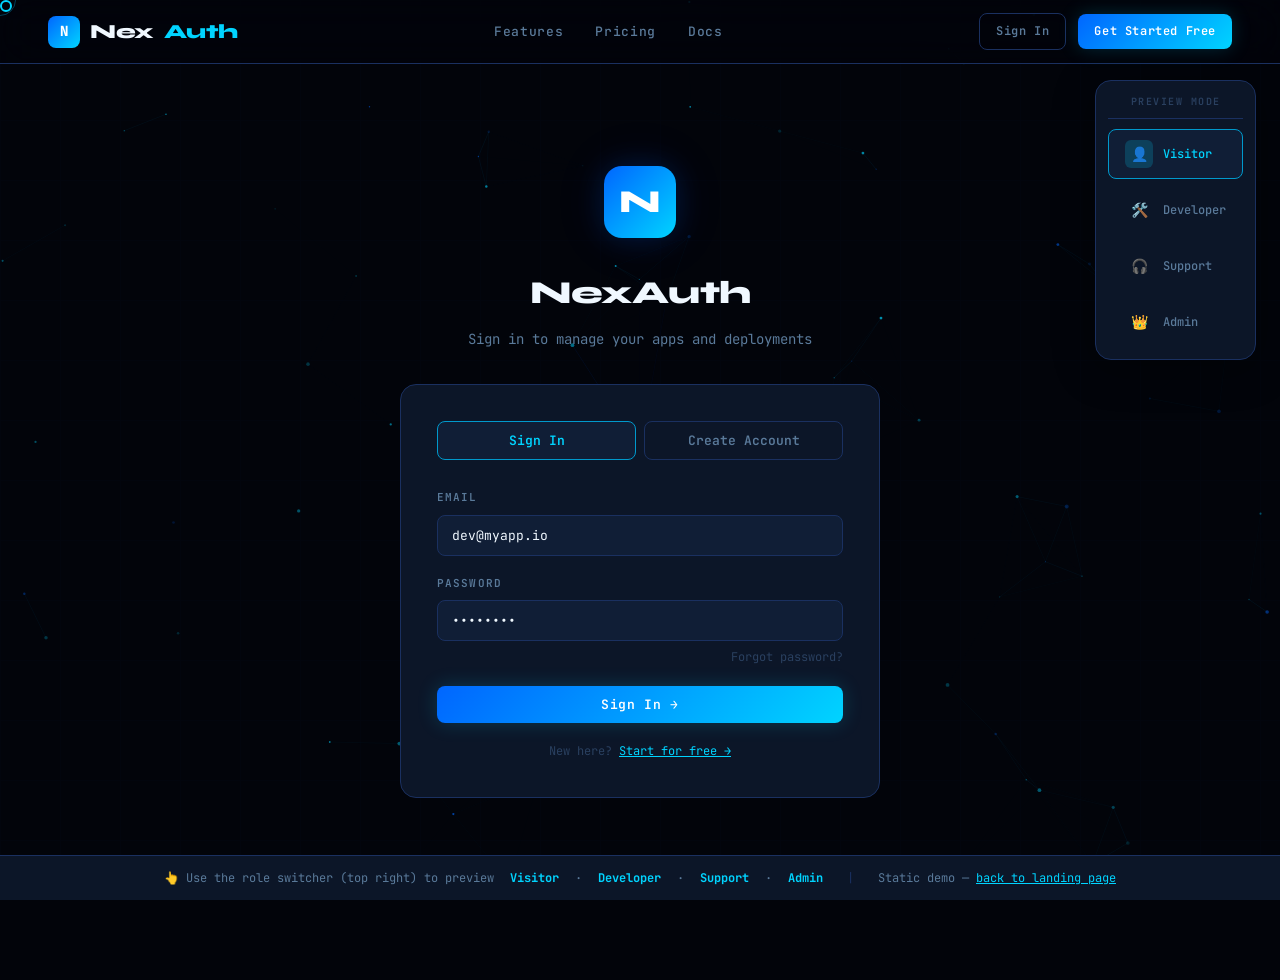
==== commit 18e16390: "Update" ====
--- a/dashboard.html
+++ b/dashboard.html
@@ -3,13 +3,12 @@
 <head>
   <meta charset="UTF-8">
   <meta name="viewport" content="width=device-width, initial-scale=1.0">
-  <title>NexAuth — Dashboard Preview</title>
+  <title>NexAuth — Dashboard Demo</title>
   <link rel="stylesheet" href="css/style.css">
   <link rel="stylesheet" href="css/dashboard.css">
   <style>
     body { padding-bottom: 80px; }
 
-    /* ── Preview banner ────────────────────────────────── */
     .preview-banner {
       position: fixed;
       bottom: 0; left: 0; right: 0;
@@ -26,146 +25,55 @@
     }
     .preview-banner strong { color: var(--cyan); }
 
-    /* ── Visitor view ──────────────────────────────────── */
-    .visitor-hero {
+    /* ── Visitor / Login ───────────────────────────────── */
+    .visitor-wrap {
       min-height: 100vh;
       display: flex;
       align-items: center;
       justify-content: center;
-      text-align: center;
       padding-top: 64px;
     }
-    .visitor-inner { max-width: 640px; }
-    .visitor-logo {
-      width: 80px; height: 80px;
+    .auth-box { max-width: 480px; width: 100%; }
+    .auth-logo {
+      width: 72px; height: 72px;
       background: linear-gradient(135deg, var(--electric), var(--cyan));
-      border-radius: 20px;
+      border-radius: 18px;
       display: flex;
       align-items: center;
       justify-content: center;
       font-family: var(--font-display);
-      font-size: 36px;
+      font-size: 32px;
       font-weight: 900;
       color: white;
-      margin: 0 auto 32px;
+      margin: 0 auto 28px;
       box-shadow: var(--glow-electric);
     }
-    .visitor-title {
-      font-family: var(--font-display);
-      font-size: 48px;
-      font-weight: 800;
-      color: var(--text-hi);
-      letter-spacing: -0.03em;
-      margin-bottom: 16px;
-    }
-    .visitor-sub { font-size: 16px; color: var(--text-dim); margin-bottom: 40px; line-height: 1.8; }
-    .auth-form {
-      background: var(--bg-panel);
-      border: 1px solid var(--border);
-      border-radius: var(--radius-lg);
-      padding: 40px;
-      text-align: left;
-    }
-    .form-tabs { display: flex; gap: 8px; margin-bottom: 32px; }
-    .form-tab {
-      flex: 1;
-      padding: 10px;
-      text-align: center;
-      border-radius: var(--radius);
-      border: 1px solid var(--border);
-      background: transparent;
-      color: var(--text-dim);
-      font-family: var(--font-mono);
-      font-size: 13px;
-      font-weight: 600;
-      cursor: pointer;
-      transition: all 0.2s;
-    }
-    .form-tab.active {
-      background: var(--bg-elevated);
-      color: var(--cyan);
-      border-color: var(--cyan-dim);
-    }
-    .form-group { margin-bottom: 20px; }
-    .form-label {
-      display: block;
-      font-size: 11px;
-      font-weight: 600;
-      letter-spacing: 0.1em;
-      text-transform: uppercase;
-      color: var(--text-dim);
-      margin-bottom: 8px;
-    }
-    .form-input {
-      width: 100%;
-      background: var(--bg-elevated);
-      border: 1px solid var(--border);
-      border-radius: var(--radius);
-      padding: 12px 16px;
-      color: var(--text-hi);
-      font-family: var(--font-mono);
-      font-size: 13px;
-      outline: none;
-      transition: border-color 0.2s;
-    }
-    .form-input:focus { border-color: var(--cyan-dim); }
-    .form-input::placeholder { color: var(--text-muted); }
-    .form-forgot {
-      font-size: 12px;
-      color: var(--text-muted);
-      text-decoration: none;
-      float: right;
-      margin-top: -14px;
-      margin-bottom: 20px;
-      display: block;
-    }
-    .form-forgot:hover { color: var(--cyan); }
-
-    /* ── Customer dashboard ────────────────────────────── */
-    .customer-wrap { padding-top: 64px; }
-    .app-card {
-      background: var(--bg-panel);
-      border: 1px solid var(--border);
-      border-radius: var(--radius-lg);
-      padding: 24px;
-      transition: all 0.3s;
-    }
-    .app-card:hover { border-color: var(--border-bright); transform: translateY(-2px); }
-    .app-icon {
-      width: 52px; height: 52px;
-      border-radius: 12px;
-      display: flex;
-      align-items: center;
-      justify-content: center;
-      font-size: 24px;
-      margin-bottom: 16px;
-    }
+    .auth-title { font-family: var(--font-display); font-size: 32px; font-weight: 800; color: var(--text-hi); text-align: center; margin-bottom: 8px; letter-spacing: -0.02em; }
+    .auth-sub { font-size: 14px; color: var(--text-dim); text-align: center; margin-bottom: 32px; }
+    .auth-form { background: var(--bg-panel); border: 1px solid var(--border); border-radius: var(--radius-lg); padding: 36px; }
+    .auth-tabs { display: flex; gap: 8px; margin-bottom: 28px; }
+    .auth-tab { flex: 1; padding: 10px; text-align: center; border-radius: var(--radius); border: 1px solid var(--border); background: transparent; color: var(--text-dim); font-family: var(--font-mono); font-size: 13px; font-weight: 600; cursor: pointer; transition: all 0.2s; }
+    .auth-tab.active { background: var(--bg-elevated); color: var(--cyan); border-color: var(--cyan-dim); }
+    .auth-field { margin-bottom: 18px; }
+    .auth-label { display: block; font-size: 11px; font-weight: 600; letter-spacing: 0.1em; text-transform: uppercase; color: var(--text-dim); margin-bottom: 8px; }
+    .auth-input { width: 100%; background: var(--bg-elevated); border: 1px solid var(--border); border-radius: var(--radius); padding: 11px 14px; color: var(--text-hi); font-family: var(--font-mono); font-size: 13px; outline: none; transition: border-color 0.2s; box-sizing: border-box; }
+    .auth-input:focus { border-color: var(--cyan-dim); }
+    .auth-input::placeholder { color: var(--text-muted); }
+    .auth-forgot { font-size: 12px; color: var(--text-muted); text-decoration: none; float: right; margin-top: -12px; margin-bottom: 18px; display: block; }
+    .auth-forgot:hover { color: var(--cyan); }
+
+    /* ── Developer dashboard (customer view) ───────────── */
+    .dev-wrap { padding-top: 64px; }
+    .app-deploy-card { background: var(--bg-panel); border: 1px solid var(--border); border-radius: var(--radius-lg); padding: 24px; transition: all 0.3s; }
+    .app-deploy-card:hover { border-color: var(--border-bright); transform: translateY(-2px); }
+    .app-icon { width: 48px; height: 48px; border-radius: 12px; display: flex; align-items: center; justify-content: center; font-size: 22px; margin-bottom: 14px; }
     .app-name { font-family: var(--font-display); font-size: 16px; font-weight: 700; color: var(--text-hi); margin-bottom: 4px; }
-    .app-meta { font-size: 12px; color: var(--text-muted); margin-bottom: 16px; }
-    .license-box {
-      background: var(--bg-void);
-      border: 1px solid var(--border);
-      border-radius: var(--radius);
-      padding: 14px 16px;
-      margin-bottom: 16px;
-    }
-    .license-label { font-size: 10px; font-weight: 600; letter-spacing: 0.1em; text-transform: uppercase; color: var(--text-muted); margin-bottom: 6px; }
-    .license-key { font-family: var(--font-mono); font-size: 13px; color: var(--cyan); letter-spacing: 0.05em; }
-    .hwid-status { display: flex; align-items: center; gap: 8px; font-size: 12px; }
-
-    /* ── Support dashboard ─────────────────────────────── */
-    .support-wrap { padding-top: 64px; }
-    .support-sidebar-stat {
-      background: var(--bg-elevated);
-      border-radius: var(--radius);
-      padding: 14px 16px;
-      margin-bottom: 10px;
-      display: flex;
-      justify-content: space-between;
-      align-items: center;
-    }
-    .support-stat-label { font-size: 12px; color: var(--text-dim); }
-    .support-stat-value { font-family: var(--font-display); font-size: 20px; font-weight: 800; color: var(--text-hi); }
+    .app-url { font-size: 11px; color: var(--cyan); font-family: var(--font-mono); margin-bottom: 12px; white-space: nowrap; overflow: hidden; text-overflow: ellipsis; }
+    .app-stat-row { display: flex; gap: 16px; margin-bottom: 14px; }
+    .app-mini-stat { flex: 1; }
+    .app-mini-stat .v { font-family: var(--font-display); font-size: 22px; font-weight: 800; color: var(--text-hi); }
+    .app-mini-stat .l { font-size: 10px; color: var(--text-muted); text-transform: uppercase; letter-spacing: 0.08em; }
+    .health-dot { width: 8px; height: 8px; border-radius: 50%; display: inline-block; margin-right: 6px; }
   </style>
 </head>
 <body>
@@ -177,32 +85,25 @@
   <div class="role-switcher">
     <div class="role-switcher-label">Preview Mode</div>
     <button class="role-btn" id="btn-visitor" onclick="switchRole('visitor')">
-      <div class="role-icon">👤</div>
-      Visitor
+      <div class="role-icon">👤</div>Visitor
     </button>
     <button class="role-btn" id="btn-customer" onclick="switchRole('customer')">
-      <div class="role-icon">💎</div>
-      Customer
+      <div class="role-icon">🛠️</div>Developer
     </button>
     <button class="role-btn" id="btn-support" onclick="switchRole('support')">
-      <div class="role-icon">🎧</div>
-      Support
+      <div class="role-icon">🎧</div>Support
     </button>
     <button class="role-btn" id="btn-admin" onclick="switchRole('admin')">
-      <div class="role-icon">👑</div>
-      Admin
+      <div class="role-icon">👑</div>Admin
     </button>
   </div>
 
-  <!-- ══════════════════════════════════════════════════════
-       VISITOR VIEW
-  ══════════════════════════════════════════════════════ -->
+  <!-- ══════════════════════════════════════════════════
+       VISITOR — Login screen
+  ══════════════════════════════════════════════════ -->
   <div class="dashboard-view" id="view-visitor">
     <nav>
-      <a href="index.html" class="nav-logo">
-        <div class="logo-mark">N</div>
-        Nex<span class="accent">Auth</span>
-      </a>
+      <a href="index.html" class="nav-logo"><div class="logo-mark">N</div>Nex<span class="accent">Auth</span></a>
       <ul class="nav-links">
         <li><a href="index.html#features">Features</a></li>
         <li><a href="index.html#pricing">Pricing</a></li>
@@ -210,156 +111,193 @@
       </ul>
       <div class="nav-cta">
         <a href="#" class="btn btn-ghost btn-sm" onclick="switchRole('customer');return false">Sign In</a>
-        <a href="#" class="btn btn-primary btn-sm" onclick="switchRole('customer');return false">Get Started Free</a>
+        <a href="index.html#pricing" class="btn btn-primary btn-sm">Get Started Free</a>
       </div>
     </nav>
-
     <div class="grid-overlay" style="position:fixed;z-index:0;opacity:0.04"></div>
-
-    <section class="visitor-hero">
-      <div class="visitor-inner animate-up">
-        <div class="visitor-logo">N</div>
-        <h1 class="visitor-title">Welcome back.</h1>
-        <p class="visitor-sub">Sign in to manage your licenses, view your apps, and get support.</p>
-
+    <div class="visitor-wrap">
+      <div class="auth-box animate-up">
+        <div class="auth-logo">N</div>
+        <div class="auth-title">NexAuth</div>
+        <div class="auth-sub">Sign in to manage your apps and deployments</div>
         <div class="auth-form">
-          <div class="form-tabs">
-            <button class="form-tab active">Sign In</button>
-            <button class="form-tab">Create Account</button>
-          </div>
-          <div class="form-group">
-            <label class="form-label">Username</label>
-            <input type="text" class="form-input" placeholder="your_username" value="darkwolf92">
-          </div>
-          <div class="form-group">
-            <label class="form-label">Password</label>
-            <input type="password" class="form-input" placeholder="••••••••" value="password">
-          </div>
-          <a href="#" class="form-forgot">Forgot password?</a>
-          <button class="btn btn-primary w-full" style="justify-content:center;margin-top:8px" onclick="switchRole('customer')">
+          <div class="auth-tabs">
+            <button class="auth-tab active">Sign In</button>
+            <button class="auth-tab">Create Account</button>
+          </div>
+          <div class="auth-field">
+            <label class="auth-label">Email</label>
+            <input type="email" class="auth-input" placeholder="you@yourapp.dev" value="dev@myapp.io">
+          </div>
+          <div class="auth-field">
+            <label class="auth-label">Password</label>
+            <input type="password" class="auth-input" placeholder="••••••••" value="password">
+          </div>
+          <a href="#" class="auth-forgot">Forgot password?</a>
+          <button class="btn btn-primary w-full" style="justify-content:center" onclick="switchRole('customer')">
             Sign In →
           </button>
-          <p style="text-align:center;font-size:12px;color:var(--text-muted);margin-top:20px">
-            Don't have an account? <a href="#" style="color:var(--cyan)">Get started free</a>
+          <p style="text-align:center;font-size:12px;color:var(--text-muted);margin-top:18px">
+            New here? <a href="index.html#pricing" style="color:var(--cyan)">Start for free →</a>
           </p>
         </div>
       </div>
-    </section>
+    </div>
   </div>
 
-  <!-- ══════════════════════════════════════════════════════
-       CUSTOMER VIEW
-  ══════════════════════════════════════════════════════ -->
+  <!-- ══════════════════════════════════════════════════
+       DEVELOPER — Their NexAuth account dashboard
+       (manages their own apps & subscription)
+  ══════════════════════════════════════════════════ -->
   <div class="dashboard-view" id="view-customer">
     <nav>
-      <a href="index.html" class="nav-logo">
-        <div class="logo-mark">N</div>
-        Nex<span class="accent">Auth</span>
-      </a>
+      <a href="index.html" class="nav-logo"><div class="logo-mark">N</div>Nex<span class="accent">Auth</span></a>
       <ul class="nav-links">
-        <li><a href="#">My Apps</a></li>
+        <li><a href="#" style="color:var(--cyan)">My Apps</a></li>
         <li><a href="#">Billing</a></li>
         <li><a href="docs.html">Docs</a></li>
         <li><a href="#" onclick="switchRole('support');return false">Support</a></li>
       </ul>
       <div class="nav-cta">
-        <div style="display:flex;align-items:center;gap:8px;background:var(--bg-elevated);border:1px solid var(--border);border-radius:8px;padding:6px 12px;cursor:pointer">
-          <span style="font-size:16px">💎</span>
+        <div style="display:flex;align-items:center;gap:8px;background:var(--bg-elevated);border:1px solid var(--cyan-dim);border-radius:8px;padding:6px 12px;cursor:pointer">
+          <span style="font-size:15px">🛠️</span>
           <div>
-            <div style="font-size:12px;font-weight:700;color:var(--text-hi)">darkwolf92</div>
-            <div style="font-size:10px;color:var(--cyan)">PREMIUM</div>
+            <div style="font-size:12px;font-weight:700;color:var(--text-hi)">Marcus T.</div>
+            <div style="font-size:10px;color:var(--cyan)">INDIE PLAN · 3 apps</div>
           </div>
         </div>
         <button class="btn btn-ghost btn-sm" onclick="switchRole('visitor')">Sign Out</button>
       </div>
     </nav>
 
-    <div class="customer-wrap">
+    <div class="dev-wrap">
       <div class="container">
         <div class="dash-header">
           <div class="dash-header-inner">
             <div>
-              <div class="dash-greeting">WELCOME BACK</div>
-              <div class="dash-title">My Dashboard</div>
-              <div class="dash-sub">Manage your licenses and applications</div>
+              <div class="dash-greeting">DEVELOPER DASHBOARD</div>
+              <div class="dash-title">My Applications</div>
+              <div class="dash-sub">Manage your NexAuth deployments and end-user bases</div>
             </div>
             <div class="flex gap-12">
-              <button class="btn btn-ghost" onclick="switchRole('support')">🎧 Open Support Ticket</button>
-              <button class="btn btn-primary">+ Add App</button>
-            </div>
-          </div>
-        </div>
-
-        <!-- Account summary -->
-        <div style="display:grid;grid-template-columns:1fr 2fr;gap:24px;margin-bottom:32px">
+              <button class="btn btn-ghost" onclick="switchRole('support')">🎧 Open Ticket</button>
+              <button class="btn btn-primary">+ New App</button>
+            </div>
+          </div>
+        </div>
+
+        <!-- Plan summary -->
+        <div style="display:grid;grid-template-columns:300px 1fr;gap:24px;margin-bottom:32px">
           <div class="dash-panel">
             <div class="dash-panel-header">
-              <div class="dash-panel-title">Account Status</div>
-              <span class="tag tag-cyan">💎 PREMIUM</span>
+              <div class="dash-panel-title">Current Plan</div>
+              <span class="tag tag-cyan">💎 INDIE</span>
             </div>
             <div class="dash-panel-body">
-              <div style="text-align:center;padding:20px 0">
-                <div style="width:72px;height:72px;background:linear-gradient(135deg,var(--electric),var(--cyan));border-radius:18px;display:flex;align-items:center;justify-content:center;font-family:var(--font-display);font-size:30px;font-weight:900;color:white;margin:0 auto 16px;box-shadow:var(--glow-cyan)">D</div>
-                <div style="font-family:var(--font-display);font-size:20px;font-weight:700;color:var(--text-hi);margin-bottom:4px">darkwolf92</div>
-                <div style="font-size:12px;color:var(--text-muted)">darkwolf92@email.com</div>
+              <div style="text-align:center;padding:16px 0">
+                <div style="font-family:var(--font-display);font-size:42px;font-weight:800;color:var(--text-hi);line-height:1">$12</div>
+                <div style="font-size:13px;color:var(--text-muted)">/month · billed monthly</div>
               </div>
               <div style="border-top:1px solid var(--border);padding-top:16px">
                 <div style="display:flex;justify-content:space-between;font-size:12px;margin-bottom:8px">
-                  <span style="color:var(--text-dim)">Member since</span>
-                  <span style="color:var(--text-hi)">Jan 2025</span>
-                </div>
-                <div style="display:flex;justify-content:space-between;font-size:12px;margin-bottom:8px">
-                  <span style="color:var(--text-dim)">Active licenses</span>
-                  <span style="color:var(--text-hi)">3</span>
-                </div>
-                <div style="display:flex;justify-content:space-between;font-size:12px">
-                  <span style="color:var(--text-dim)">Last login</span>
-                  <span style="color:var(--text-hi)">Just now</span>
-                </div>
-              </div>
-              <button class="btn btn-ghost w-full" style="justify-content:center;margin-top:16px">Edit Profile</button>
-            </div>
-          </div>
-
-          <div class="dash-panel">
-            <div class="dash-panel-header">
-              <div class="dash-panel-title">My Apps &amp; Licenses</div>
-              <span style="font-size:12px;color:var(--text-muted)">3 active</span>
-            </div>
-            <div class="dash-panel-body" style="display:grid;grid-template-columns:1fr 1fr;gap:16px;padding:20px">
-              <div class="app-card">
-                <div class="app-icon" style="background:#0066ff20">🔒</div>
-                <div class="app-name">ScriptGuard Pro</div>
-                <div class="app-meta">by DevStudio · v2.4.1</div>
-                <div class="license-box">
-                  <div class="license-label">License Key</div>
-                  <div class="license-key">SGRP-X8K2-9FMN-4T71</div>
-                </div>
-                <div class="hwid-status">
-                  <div class="status-dot"></div>
-                  <span style="color:var(--green);font-size:12px">HWID Locked · This PC</span>
-                </div>
-                <div style="margin-top:12px">
-                  <span class="tag tag-cyan">💎 PREMIUM</span>
-                </div>
-              </div>
-
-              <div class="app-card">
-                <div class="app-icon" style="background:#00ff8820">🎮</div>
-                <div class="app-name">GameLauncher v2</div>
-                <div class="app-meta">by IndieStudio · v1.8.0</div>
-                <div class="license-box">
-                  <div class="license-label">License Key</div>
-                  <div class="license-key">GL2-4KMR-7PQN-3X09</div>
-                </div>
-                <div class="hwid-status">
-                  <div class="status-dot"></div>
-                  <span style="color:var(--green);font-size:12px">HWID Locked · This PC</span>
-                </div>
-                <div style="margin-top:12px">
-                  <span class="tag tag-amber">⏱️ TRIAL · 6d left</span>
-                </div>
-              </div>
+                  <span style="color:var(--text-dim)">End-users used</span>
+                  <span style="color:var(--text-hi)">847 / 1,000</span>
+                </div>
+                <div class="progress-bar"><div class="progress-fill" data-width="85%" style="width:0"></div></div>
+                <div style="display:flex;justify-content:space-between;font-size:12px;margin-bottom:8px;margin-top:12px">
+                  <span style="color:var(--text-dim)">Apps used</span>
+                  <span style="color:var(--text-hi)">3 / 3</span>
+                </div>
+                <div class="progress-bar"><div class="progress-fill" data-width="100%" style="width:0;background:linear-gradient(90deg,var(--amber),#ffdd44)"></div></div>
+                <div style="margin-top:6px;font-size:11px;color:var(--amber)">⚠ App limit reached — upgrade for more</div>
+              </div>
+              <button class="btn btn-primary w-full" style="justify-content:center;margin-top:16px">Upgrade to Pro →</button>
+              <button class="btn btn-ghost w-full" style="justify-content:center;margin-top:8px">Manage Billing</button>
+            </div>
+          </div>
+
+          <!-- Quick stats -->
+          <div style="display:grid;grid-template-columns:repeat(2,1fr);gap:16px">
+            <div class="stat-card cyan">
+              <div class="stat-label">Total End-Users (all apps)</div>
+              <div class="stat-value" data-count="847">0</div>
+              <div class="stat-change up">↑ +34 this month</div>
+            </div>
+            <div class="stat-card electric">
+              <div class="stat-label">Premium End-Users</div>
+              <div class="stat-value" data-count="203">0</div>
+              <div class="stat-change up">↑ +12 this month</div>
+            </div>
+            <div class="stat-card green">
+              <div class="stat-label">Active Trials</div>
+              <div class="stat-value" data-count="28">0</div>
+              <div class="stat-change up">↑ +5 this week</div>
+            </div>
+            <div class="stat-card amber">
+              <div class="stat-label">Open Support Tickets</div>
+              <div class="stat-value" data-count="2">0</div>
+              <div class="stat-change down">↓ -1 from yesterday</div>
+            </div>
+          </div>
+        </div>
+
+        <!-- Apps list -->
+        <div style="display:grid;grid-template-columns:repeat(3,1fr);gap:20px;margin-bottom:32px">
+
+          <div class="app-deploy-card">
+            <div class="app-icon" style="background:#0066ff20">🔧</div>
+            <div class="app-name">AutoScript Pro</div>
+            <div class="app-url">autoscript.onrender.com</div>
+            <div class="app-stat-row">
+              <div class="app-mini-stat"><div class="v">412</div><div class="l">End-Users</div></div>
+              <div class="app-mini-stat"><div class="v text-cyan">98</div><div class="l">Premium</div></div>
+              <div class="app-mini-stat"><div class="v text-amber">14</div><div class="l">Trials</div></div>
+            </div>
+            <div style="display:flex;align-items:center;justify-content:space-between;font-size:12px;margin-bottom:12px">
+              <span><span class="health-dot" style="background:var(--green);box-shadow:0 0 6px var(--green)"></span><span style="color:var(--green)">Online</span></span>
+              <span style="color:var(--text-muted)">Last deploy 3d ago</span>
+            </div>
+            <div class="flex gap-8">
+              <button class="btn btn-ghost btn-sm" style="flex:1;justify-content:center">Manage Users</button>
+              <button class="btn btn-ghost btn-sm">⚙</button>
+            </div>
+          </div>
+
+          <div class="app-deploy-card">
+            <div class="app-icon" style="background:#00ff8820">🎮</div>
+            <div class="app-name">GameTool Launcher</div>
+            <div class="app-url">gametool-auth.onrender.com</div>
+            <div class="app-stat-row">
+              <div class="app-mini-stat"><div class="v">318</div><div class="l">End-Users</div></div>
+              <div class="app-mini-stat"><div class="v text-cyan">82</div><div class="l">Premium</div></div>
+              <div class="app-mini-stat"><div class="v text-amber">9</div><div class="l">Trials</div></div>
+            </div>
+            <div style="display:flex;align-items:center;justify-content:space-between;font-size:12px;margin-bottom:12px">
+              <span><span class="health-dot" style="background:var(--green);box-shadow:0 0 6px var(--green)"></span><span style="color:var(--green)">Online</span></span>
+              <span style="color:var(--text-muted)">Last deploy 1w ago</span>
+            </div>
+            <div class="flex gap-8">
+              <button class="btn btn-ghost btn-sm" style="flex:1;justify-content:center">Manage Users</button>
+              <button class="btn btn-ghost btn-sm">⚙</button>
+            </div>
+          </div>
+
+          <div class="app-deploy-card">
+            <div class="app-icon" style="background:#ffaa0020">📊</div>
+            <div class="app-name">DataSync Desktop</div>
+            <div class="app-url">datasync-auth.onrender.com</div>
+            <div class="app-stat-row">
+              <div class="app-mini-stat"><div class="v">117</div><div class="l">End-Users</div></div>
+              <div class="app-mini-stat"><div class="v text-cyan">23</div><div class="l">Premium</div></div>
+              <div class="app-mini-stat"><div class="v text-amber">5</div><div class="l">Trials</div></div>
+            </div>
+            <div style="display:flex;align-items:center;justify-content:space-between;font-size:12px;margin-bottom:12px">
+              <span><span class="health-dot" style="background:var(--green);box-shadow:0 0 6px var(--green)"></span><span style="color:var(--green)">Online</span></span>
+              <span style="color:var(--text-muted)">Last deploy 2d ago</span>
+            </div>
+            <div class="flex gap-8">
+              <button class="btn btn-ghost btn-sm" style="flex:1;justify-content:center">Manage Users</button>
+              <button class="btn btn-ghost btn-sm">⚙</button>
             </div>
           </div>
         </div>
@@ -367,29 +305,36 @@
         <!-- Recent activity -->
         <div class="dash-panel">
           <div class="dash-panel-header">
-            <div class="dash-panel-title">Recent Activity</div>
-            <span style="font-size:12px;color:var(--text-muted)">Last 7 days</span>
+            <div class="dash-panel-title">Recent Activity — All Apps</div>
+            <span style="font-size:12px;color:var(--text-muted)">Last 24 hours</span>
           </div>
           <div class="dash-panel-body" style="padding:8px 24px">
+            <div class="activity-item">
+              <div class="activity-icon upgrade">💎</div>
+              <div class="activity-meta">
+                <div class="activity-text"><strong>user_4821</strong> upgraded to premium on <strong>AutoScript Pro</strong></div>
+                <div class="activity-time">12 min ago</div>
+              </div>
+            </div>
             <div class="activity-item">
               <div class="activity-icon login">🔑</div>
               <div class="activity-meta">
-                <div class="activity-text">Logged in — HWID verified on <strong>ScriptGuard Pro</strong></div>
-                <div class="activity-time">Just now · 192.168.1.1</div>
+                <div class="activity-text"><strong>synthwave_k</strong> logged in · HWID verified · <strong>GameTool Launcher</strong></div>
+                <div class="activity-time">34 min ago</div>
+              </div>
+            </div>
+            <div class="activity-item">
+              <div class="activity-icon upgrade">⏱️</div>
+              <div class="activity-meta">
+                <div class="activity-text">Trial granted to <strong>new_user_99</strong> on <strong>DataSync Desktop</strong> · 7 days</div>
+                <div class="activity-time">2 hours ago</div>
               </div>
             </div>
             <div class="activity-item">
               <div class="activity-icon ticket">🎫</div>
               <div class="activity-meta">
-                <div class="activity-text">Support ticket <strong>TKT-0041</strong> resolved — HWID reset completed</div>
-                <div class="activity-time">2 hours ago</div>
-              </div>
-            </div>
-            <div class="activity-item">
-              <div class="activity-icon upgrade">💎</div>
-              <div class="activity-meta">
-                <div class="activity-text">Trial started on <strong>GameLauncher v2</strong> — 7 days</div>
-                <div class="activity-time">1 day ago</div>
+                <div class="activity-text"><strong>jdev_99</strong> requested password reset on <strong>AutoScript Pro</strong></div>
+                <div class="activity-time">5 hours ago</div>
               </div>
             </div>
           </div>
@@ -398,23 +343,20 @@
     </div>
   </div>
 
-  <!-- ══════════════════════════════════════════════════════
-       SUPPORT VIEW  (tickets)
-  ══════════════════════════════════════════════════════ -->
+  <!-- ══════════════════════════════════════════════════
+       SUPPORT — Ticket queue
+  ══════════════════════════════════════════════════ -->
   <div class="dashboard-view" id="view-support">
     <nav>
-      <a href="index.html" class="nav-logo">
-        <div class="logo-mark">N</div>
-        Nex<span class="accent">Auth</span>
-      </a>
+      <a href="index.html" class="nav-logo"><div class="logo-mark">N</div>Nex<span class="accent">Auth</span></a>
       <ul class="nav-links">
         <li><a href="#" style="color:var(--cyan)">Support Queue</a></li>
-        <li><a href="#" onclick="switchRole('admin');return false">Admin Panel</a></li>
+        <li><a href="#" onclick="switchRole('admin');return false">Admin</a></li>
         <li><a href="docs.html">Docs</a></li>
       </ul>
       <div class="nav-cta">
         <div style="display:flex;align-items:center;gap:8px;background:var(--bg-elevated);border:1px solid var(--border);border-radius:8px;padding:6px 12px">
-          <span style="font-size:16px">🎧</span>
+          <span style="font-size:15px">🎧</span>
           <div>
             <div style="font-size:12px;font-weight:700;color:var(--text-hi)">NexAuth Support</div>
             <div style="font-size:10px;color:var(--amber)">STAFF</div>
@@ -423,40 +365,21 @@
       </div>
     </nav>
 
-    <div class="support-wrap">
-      <div style="padding:100px 0 0;margin-bottom:24px">
-        <div class="container">
-          <div style="display:flex;justify-content:space-between;align-items:flex-end">
-            <div>
-              <div class="section-eyebrow">Support Queue</div>
-              <h1 style="font-family:var(--font-display);font-size:32px;font-weight:800;color:var(--text-hi);letter-spacing:-0.02em">
-                Support Tickets
-              </h1>
-            </div>
-            <div class="flex gap-12">
-              <div class="support-sidebar-stat" style="margin:0">
-                <div>
-                  <div class="support-stat-label">Open</div>
-                  <div class="support-stat-value text-cyan">1</div>
-                </div>
-              </div>
-              <div class="support-sidebar-stat" style="margin:0">
-                <div>
-                  <div class="support-stat-label">Pending</div>
-                  <div class="support-stat-value text-amber">1</div>
-                </div>
-              </div>
-              <div class="support-sidebar-stat" style="margin:0">
-                <div>
-                  <div class="support-stat-label">Resolved</div>
-                  <div class="support-stat-value text-green">2</div>
-                </div>
-              </div>
-            </div>
-          </div>
-        </div>
-      </div>
-
+    <div style="padding-top:64px">
+      <div class="container" style="padding-top:32px;padding-bottom:24px">
+        <div style="display:flex;justify-content:space-between;align-items:flex-end">
+          <div>
+            <div class="section-eyebrow">Support</div>
+            <h1 style="font-family:var(--font-display);font-size:32px;font-weight:800;color:var(--text-hi);letter-spacing:-0.02em">Developer Tickets</h1>
+            <div style="font-size:13px;color:var(--text-dim);margin-top:4px">Support requests from NexAuth customers</div>
+          </div>
+          <div class="flex gap-12">
+            <div class="support-sidebar-stat" style="margin:0"><div><div class="support-stat-label">Open</div><div class="support-stat-value text-cyan">2</div></div></div>
+            <div class="support-sidebar-stat" style="margin:0"><div><div class="support-stat-label">Pending</div><div class="support-stat-value text-amber">1</div></div></div>
+            <div class="support-sidebar-stat" style="margin:0"><div><div class="support-stat-label">Resolved</div><div class="support-stat-value text-green">2</div></div></div>
+          </div>
+        </div>
+      </div>
       <div class="container" style="padding-bottom:80px">
         <div class="ticket-layout">
           <div class="ticket-sidebar">
@@ -489,15 +412,12 @@
     </div>
   </div>
 
-  <!-- ══════════════════════════════════════════════════════
-       ADMIN VIEW
-  ══════════════════════════════════════════════════════ -->
+  <!-- ══════════════════════════════════════════════════
+       ADMIN — NexAuth platform admin
+  ══════════════════════════════════════════════════ -->
   <div class="dashboard-view" id="view-admin">
     <nav>
-      <a href="index.html" class="nav-logo">
-        <div class="logo-mark">N</div>
-        Nex<span class="accent">Auth</span>
-      </a>
+      <a href="index.html" class="nav-logo"><div class="logo-mark">N</div>Nex<span class="accent">Auth</span></a>
       <ul class="nav-links">
         <li><a href="#" style="color:var(--cyan)">Admin</a></li>
         <li><a href="#" onclick="switchRole('support');return false">Support</a></li>
@@ -505,10 +425,10 @@
       </ul>
       <div class="nav-cta">
         <div style="display:flex;align-items:center;gap:8px;background:var(--bg-elevated);border:1px solid #ffaa0040;border-radius:8px;padding:6px 12px">
-          <span style="font-size:16px">👑</span>
+          <span style="font-size:15px">👑</span>
           <div>
-            <div style="font-size:12px;font-weight:700;color:var(--text-hi)">Damien428</div>
-            <div style="font-size:10px;color:var(--amber)">ADMIN</div>
+            <div style="font-size:12px;font-weight:700;color:var(--text-hi)">NexAuth Admin</div>
+            <div style="font-size:10px;color:var(--amber)">PLATFORM OWNER</div>
           </div>
         </div>
       </div>
@@ -519,9 +439,9 @@
         <div class="dash-header">
           <div class="dash-header-inner">
             <div>
-              <div class="dash-greeting">ADMIN PANEL</div>
-              <div class="dash-title">Overview</div>
-              <div class="dash-sub">Platform health and user management</div>
+              <div class="dash-greeting">PLATFORM ADMIN</div>
+              <div class="dash-title">NexAuth Overview</div>
+              <div class="dash-sub">Platform health, developer accounts, and revenue</div>
             </div>
             <div class="flex gap-8" style="align-items:center">
               <div class="status-dot"></div>
@@ -530,70 +450,58 @@
           </div>
         </div>
 
-        <!-- Stats -->
+        <!-- Platform stats -->
         <div class="stats-grid">
           <div class="stat-card cyan">
-            <div class="stat-label">Total Users</div>
-            <div class="stat-value" data-count="2840">0</div>
-            <div class="stat-change up">↑ +24 this week</div>
+            <div class="stat-label">Developer Accounts</div>
+            <div class="stat-value" data-count="1284">0</div>
+            <div class="stat-change up">↑ +48 this week</div>
           </div>
           <div class="stat-card electric">
-            <div class="stat-label">Premium Users</div>
-            <div class="stat-value" data-count="847">0</div>
-            <div class="stat-change up">↑ +8 this week</div>
+            <div class="stat-label">Paid Subscribers</div>
+            <div class="stat-value" data-count="387">0</div>
+            <div class="stat-change up">↑ +14 this week</div>
           </div>
           <div class="stat-card green">
-            <div class="stat-label">Active Trials</div>
-            <div class="stat-value" data-count="163">0</div>
-            <div class="stat-change up">↑ +12 this week</div>
+            <div class="stat-label">Total End-Users (all apps)</div>
+            <div class="stat-value" data-count="61200">0</div>
+            <div class="stat-change up">↑ +820 this week</div>
           </div>
           <div class="stat-card amber">
-            <div class="stat-label">Open Tickets</div>
-            <div class="stat-value" data-count="4">0</div>
-            <div class="stat-change down">↓ -2 from yesterday</div>
-          </div>
-        </div>
-
-        <!-- Charts + Activity -->
+            <div class="stat-label">Monthly Revenue</div>
+            <div class="stat-value" style="font-size:28px" data-count="3940">0</div>
+            <div class="stat-change up">↑ +$280 MoM</div>
+          </div>
+        </div>
+
         <div class="dash-grid">
           <div class="dash-panel">
             <div class="dash-panel-header">
-              <div class="dash-panel-title">New Registrations — Last 14 Days</div>
-              <span class="tag tag-green">↑ +18%</span>
+              <div class="dash-panel-title">New Developer Signups — Last 14 Days</div>
+              <span class="tag tag-green">↑ +22%</span>
             </div>
             <div class="dash-panel-body">
               <div class="chart-bar-group" style="height:120px;margin-bottom:8px">
-                <div class="chart-bar" style="height:40%"></div>
-                <div class="chart-bar" style="height:55%"></div>
-                <div class="chart-bar" style="height:35%"></div>
+                <div class="chart-bar" style="height:30%"></div>
+                <div class="chart-bar" style="height:45%"></div>
+                <div class="chart-bar" style="height:38%"></div>
+                <div class="chart-bar" style="height:60%"></div>
+                <div class="chart-bar" style="height:52%"></div>
                 <div class="chart-bar" style="height:70%"></div>
-                <div class="chart-bar" style="height:48%"></div>
-                <div class="chart-bar" style="height:60%"></div>
+                <div class="chart-bar" style="height:65%"></div>
                 <div class="chart-bar" style="height:80%"></div>
-                <div class="chart-bar" style="height:65%"></div>
-                <div class="chart-bar" style="height:90%"></div>
-                <div class="chart-bar" style="height:75%"></div>
+                <div class="chart-bar" style="height:72%"></div>
+                <div class="chart-bar" style="height:88%"></div>
+                <div class="chart-bar" style="height:78%"></div>
+                <div class="chart-bar" style="height:92%"></div>
                 <div class="chart-bar" style="height:85%"></div>
-                <div class="chart-bar" style="height:95%"></div>
-                <div class="chart-bar" style="height:88%"></div>
                 <div class="chart-bar" style="height:100%;background:linear-gradient(180deg,var(--cyan),var(--electric));opacity:1"></div>
               </div>
-              <div style="display:grid;grid-template-columns:repeat(3,1fr);gap:16px;margin-top:24px;padding-top:24px;border-top:1px solid var(--border)">
-                <div>
-                  <div class="stat-label">Free</div>
-                  <div style="font-family:var(--font-display);font-size:22px;font-weight:700;color:var(--text-hi)" data-count="1993">0</div>
-                  <div class="progress-bar"><div class="progress-fill" data-width="70%" style="width:0"></div></div>
-                </div>
-                <div>
-                  <div class="stat-label">Premium</div>
-                  <div style="font-family:var(--font-display);font-size:22px;font-weight:700;color:var(--cyan)" data-count="847">0</div>
-                  <div class="progress-bar"><div class="progress-fill" data-width="30%" style="width:0;background:linear-gradient(90deg,var(--cyan-dim),var(--cyan))"></div></div>
-                </div>
-                <div>
-                  <div class="stat-label">Admin</div>
-                  <div style="font-family:var(--font-display);font-size:22px;font-weight:700;color:var(--amber)" data-count="3">0</div>
-                  <div class="progress-bar"><div class="progress-fill" data-width="2%" style="width:0;background:linear-gradient(90deg,var(--amber),#ffdd44)"></div></div>
-                </div>
+              <div style="display:grid;grid-template-columns:repeat(4,1fr);gap:16px;margin-top:20px;padding-top:20px;border-top:1px solid var(--border)">
+                <div><div class="stat-label">Free</div><div style="font-family:var(--font-display);font-size:20px;font-weight:700;color:var(--text-dim)" data-count="897">0</div></div>
+                <div><div class="stat-label">Starter</div><div style="font-family:var(--font-display);font-size:20px;font-weight:700;color:var(--green)" data-count="142">0</div></div>
+                <div><div class="stat-label">Indie</div><div style="font-family:var(--font-display);font-size:20px;font-weight:700;color:var(--cyan)" data-count="168">0</div></div>
+                <div><div class="stat-label">Pro+Studio</div><div style="font-family:var(--font-display);font-size:20px;font-weight:700;color:var(--amber)" data-count="77">0</div></div>
               </div>
             </div>
           </div>
@@ -606,35 +514,35 @@
               <div class="activity-item">
                 <div class="activity-icon upgrade">💎</div>
                 <div class="activity-meta">
-                  <div class="activity-text"><strong>velocity_dev</strong> upgraded to premium</div>
-                  <div class="activity-time">4 min ago</div>
+                  <div class="activity-text"><strong>marcus_dev</strong> upgraded Free → Indie</div>
+                  <div class="activity-time">8 min ago</div>
                 </div>
               </div>
               <div class="activity-item">
                 <div class="activity-icon login">🔑</div>
                 <div class="activity-meta">
-                  <div class="activity-text"><strong>codebreaker_x</strong> logged in</div>
-                  <div class="activity-time">12 min ago</div>
+                  <div class="activity-text"><strong>sarah_k</strong> deployed new app · Studio plan</div>
+                  <div class="activity-time">22 min ago</div>
                 </div>
               </div>
               <div class="activity-item">
                 <div class="activity-icon ticket">🎫</div>
                 <div class="activity-meta">
-                  <div class="activity-text">New ticket from <strong>darkwolf92</strong></div>
-                  <div class="activity-time">2 hours ago</div>
+                  <div class="activity-text">New support ticket from <strong>raj_p</strong> · API question</div>
+                  <div class="activity-time">1 hour ago</div>
                 </div>
               </div>
               <div class="activity-item">
-                <div class="activity-icon upgrade">⏱️</div>
+                <div class="activity-icon upgrade">🚀</div>
                 <div class="activity-meta">
-                  <div class="activity-text">Trial granted to <strong>indie_launcher</strong></div>
+                  <div class="activity-text"><strong>indie_studio_x</strong> hit 1,000 end-users · upgrade prompt sent</div>
                   <div class="activity-time">3 hours ago</div>
                 </div>
               </div>
               <div class="activity-item">
                 <div class="activity-icon ban">🔴</div>
                 <div class="activity-meta">
-                  <div class="activity-text"><strong>spamuser99</strong> banned · TOS violation</div>
+                  <div class="activity-text"><strong>spam_account</strong> removed · TOS violation</div>
                   <div class="activity-time">Yesterday</div>
                 </div>
               </div>
@@ -642,90 +550,56 @@
           </div>
         </div>
 
-        <!-- Recent users table -->
+        <!-- Developer accounts table -->
         <div class="dash-panel" style="margin-bottom:32px">
           <div class="dash-panel-header">
-            <div class="dash-panel-title">Recent Users</div>
+            <div class="dash-panel-title">Recent Developer Accounts</div>
             <div class="flex gap-8">
-              <button class="btn btn-ghost btn-sm">Export CSV</button>
-              <button class="btn btn-primary btn-sm" onclick="switchRole('support')">View All →</button>
+              <button class="btn btn-ghost btn-sm">Export</button>
+              <button class="btn btn-primary btn-sm">View All →</button>
             </div>
           </div>
           <table class="dash-table">
-            <thead>
-              <tr>
-                <th>User</th>
-                <th>Tier</th>
-                <th>Status</th>
-                <th>Trial</th>
-                <th>Joined</th>
-                <th>Actions</th>
-              </tr>
-            </thead>
+            <thead><tr>
+              <th>Developer</th>
+              <th>Plan</th>
+              <th>Apps</th>
+              <th>End-Users</th>
+              <th>Joined</th>
+              <th>Actions</th>
+            </tr></thead>
             <tbody>
               <tr>
-                <td>
-                  <div class="user-row" style="padding:0;border:none">
-                    <div class="user-avatar">D</div>
-                    <div class="user-info">
-                      <div class="user-name">darkwolf92</div>
-                      <div class="user-email">darkwolf92@email.com</div>
-                    </div>
-                  </div>
-                </td>
-                <td><span class="tag tag-cyan">💎 PREMIUM</span></td>
-                <td><span class="tag tag-green">ACTIVE</span></td>
-                <td><span class="text-dim">—</span></td>
-                <td class="text-dim">Jan 14, 2025</td>
-                <td><button class="btn btn-ghost btn-sm">Profile</button></td>
+                <td><div class="user-row" style="padding:0;border:none"><div class="user-avatar">M</div><div class="user-info"><div class="user-name">marcus_dev</div><div class="user-email">dev@myapp.io</div></div></div></td>
+                <td><span class="tag tag-cyan">💎 INDIE</span></td>
+                <td style="color:var(--text-hi);font-weight:600">3 / 3</td>
+                <td style="color:var(--text-hi);font-weight:600">847</td>
+                <td class="text-dim">Feb 4, 2025</td>
+                <td><button class="btn btn-ghost btn-sm">View</button></td>
               </tr>
               <tr>
-                <td>
-                  <div class="user-row" style="padding:0;border:none">
-                    <div class="user-avatar" style="background:var(--bg-elevated);color:var(--amber)">V</div>
-                    <div class="user-info">
-                      <div class="user-name">velocity_dev</div>
-                      <div class="user-email">dev@velocitystudio.io</div>
-                    </div>
-                  </div>
-                </td>
-                <td><span class="tag tag-cyan">💎 PREMIUM</span></td>
-                <td><span class="tag tag-green">ACTIVE</span></td>
-                <td><span class="tag tag-amber">14d trial</span></td>
-                <td class="text-dim">Mar 12, 2025</td>
-                <td><button class="btn btn-ghost btn-sm">Profile</button></td>
+                <td><div class="user-row" style="padding:0;border:none"><div class="user-avatar" style="color:var(--amber)">S</div><div class="user-info"><div class="user-name">sarah_k</div><div class="user-email">sarah@velocitystudio.io</div></div></div></td>
+                <td><span class="tag tag-amber">👑 STUDIO</span></td>
+                <td style="color:var(--text-hi);font-weight:600">7 / ∞</td>
+                <td style="color:var(--text-hi);font-weight:600">4,312</td>
+                <td class="text-dim">Jan 18, 2025</td>
+                <td><button class="btn btn-ghost btn-sm">View</button></td>
               </tr>
               <tr>
-                <td>
-                  <div class="user-row" style="padding:0;border:none">
-                    <div class="user-avatar" style="background:var(--bg-elevated);color:var(--electric)">C</div>
-                    <div class="user-info">
-                      <div class="user-name">codebreaker_x</div>
-                      <div class="user-email">x@codebreaker.dev</div>
-                    </div>
-                  </div>
-                </td>
-                <td><span class="tag tag-dim">🎮 FREE</span></td>
-                <td><span class="tag tag-green">ACTIVE</span></td>
-                <td><span class="text-dim">—</span></td>
-                <td class="text-dim">Feb 28, 2025</td>
-                <td><button class="btn btn-ghost btn-sm">Profile</button></td>
+                <td><div class="user-row" style="padding:0;border:none"><div class="user-avatar" style="color:var(--green)">R</div><div class="user-info"><div class="user-name">raj_p</div><div class="user-email">raj@codelab.dev</div></div></div></td>
+                <td><span class="tag" style="background:#9955ff20;color:#bb88ff;border:1px solid #9955ff40">🔮 PRO</span></td>
+                <td style="color:var(--text-hi);font-weight:600">4 / 10</td>
+                <td style="color:var(--text-hi);font-weight:600">1,840</td>
+                <td class="text-dim">Mar 1, 2025</td>
+                <td><button class="btn btn-ghost btn-sm">View</button></td>
               </tr>
               <tr>
-                <td>
-                  <div class="user-row" style="padding:0;border:none">
-                    <div class="user-avatar" style="background:#ff335515;color:var(--red)">S</div>
-                    <div class="user-info">
-                      <div class="user-name">spamuser99</div>
-                      <div class="user-email">—</div>
-                    </div>
-                  </div>
-                </td>
-                <td><span class="tag tag-dim">🎮 FREE</span></td>
-                <td><span class="tag tag-red">BANNED</span></td>
-                <td><span class="text-dim">—</span></td>
-                <td class="text-dim">Mar 15, 2025</td>
-                <td><button class="btn btn-ghost btn-sm">Profile</button></td>
+                <td><div class="user-row" style="padding:0;border:none"><div class="user-avatar" style="color:var(--electric)">T</div><div class="user-info"><div class="user-name">toolsmith_dev</div><div class="user-email">hello@toolsmith.app</div></div></div></td>
+                <td><span class="tag tag-green">🌱 STARTER</span></td>
+                <td style="color:var(--text-hi);font-weight:600">1 / 1</td>
+                <td style="color:var(--text-hi);font-weight:600">218</td>
+                <td class="text-dim">Mar 14, 2025</td>
+                <td><button class="btn btn-ghost btn-sm">View</button></td>
               </tr>
             </tbody>
           </table>
@@ -734,30 +608,30 @@
         <!-- Notifications -->
         <div class="dash-panel">
           <div class="dash-panel-header">
-            <div class="dash-panel-title">🔔 Pending Notifications</div>
+            <div class="dash-panel-title">🔔 Platform Notifications</div>
             <span class="tag tag-amber">2 unresolved</span>
           </div>
           <div class="dash-panel-body" style="padding:8px 24px">
             <div class="activity-item">
-              <div class="activity-icon ticket" style="background:#ffaa0015;font-size:20px">🔑</div>
+              <div class="activity-icon ticket" style="background:#ffaa0015;font-size:20px">📈</div>
               <div class="activity-meta" style="flex:1">
-                <div class="activity-text"><strong>darkwolf92</strong> requested a password reset</div>
-                <div class="activity-time">2 hours ago · Email: darkwolf92@email.com</div>
+                <div class="activity-text"><strong>indie_studio_x</strong> has reached their 1,000 user limit (Indie plan)</div>
+                <div class="activity-time">3 hours ago · Auto-upgrade prompt sent</div>
               </div>
               <div class="flex gap-8">
-                <button class="btn btn-green btn-sm">Issue Code</button>
-                <button class="btn btn-red btn-sm">Deny</button>
+                <button class="btn btn-ghost btn-sm">View Account</button>
+                <button class="btn btn-ghost btn-sm">Dismiss</button>
               </div>
             </div>
             <div class="activity-item">
-              <div class="activity-icon ticket" style="font-size:20px">📝</div>
+              <div class="activity-icon ticket" style="font-size:20px">🎫</div>
               <div class="activity-meta" style="flex:1">
-                <div class="activity-text"><strong>velocity_dev</strong> requested trial extension</div>
-                <div class="activity-time">5 hours ago · Current trial: 1d remaining</div>
+                <div class="activity-text"><strong>raj_p</strong> opened a support ticket · "API 401 on verify endpoint"</div>
+                <div class="activity-time">1 hour ago · Unassigned</div>
               </div>
               <div class="flex gap-8">
-                <button class="btn btn-green btn-sm">Extend Trial</button>
-                <button class="btn btn-red btn-sm">Deny</button>
+                <button class="btn btn-green btn-sm" onclick="switchRole('support')">View Ticket</button>
+                <button class="btn btn-ghost btn-sm">Dismiss</button>
               </div>
             </div>
           </div>
@@ -766,12 +640,11 @@
     </div>
   </div>
 
-  <!-- ── Preview Banner ─────────────────────────────────── -->
   <div class="preview-banner">
-    <span>👆 Use the role switcher to preview</span>
-    <strong>Visitor</strong> · <strong>Customer</strong> · <strong>Support</strong> · <strong>Admin</strong>
-    <span style="margin-left:16px;color:var(--border)">|</span>
-    <span>This is a static mockup — <a href="index.html" style="color:var(--cyan)">back to landing page</a></span>
+    <span>👆 Use the role switcher (top right) to preview</span>
+    <strong>Visitor</strong> · <strong>Developer</strong> · <strong>Support</strong> · <strong>Admin</strong>
+    <span style="margin:0 8px;color:var(--border)">|</span>
+    <span>Static demo — <a href="index.html" style="color:var(--cyan)">back to landing page</a></span>
   </div>
 
   <script src="js/main.js"></script>
